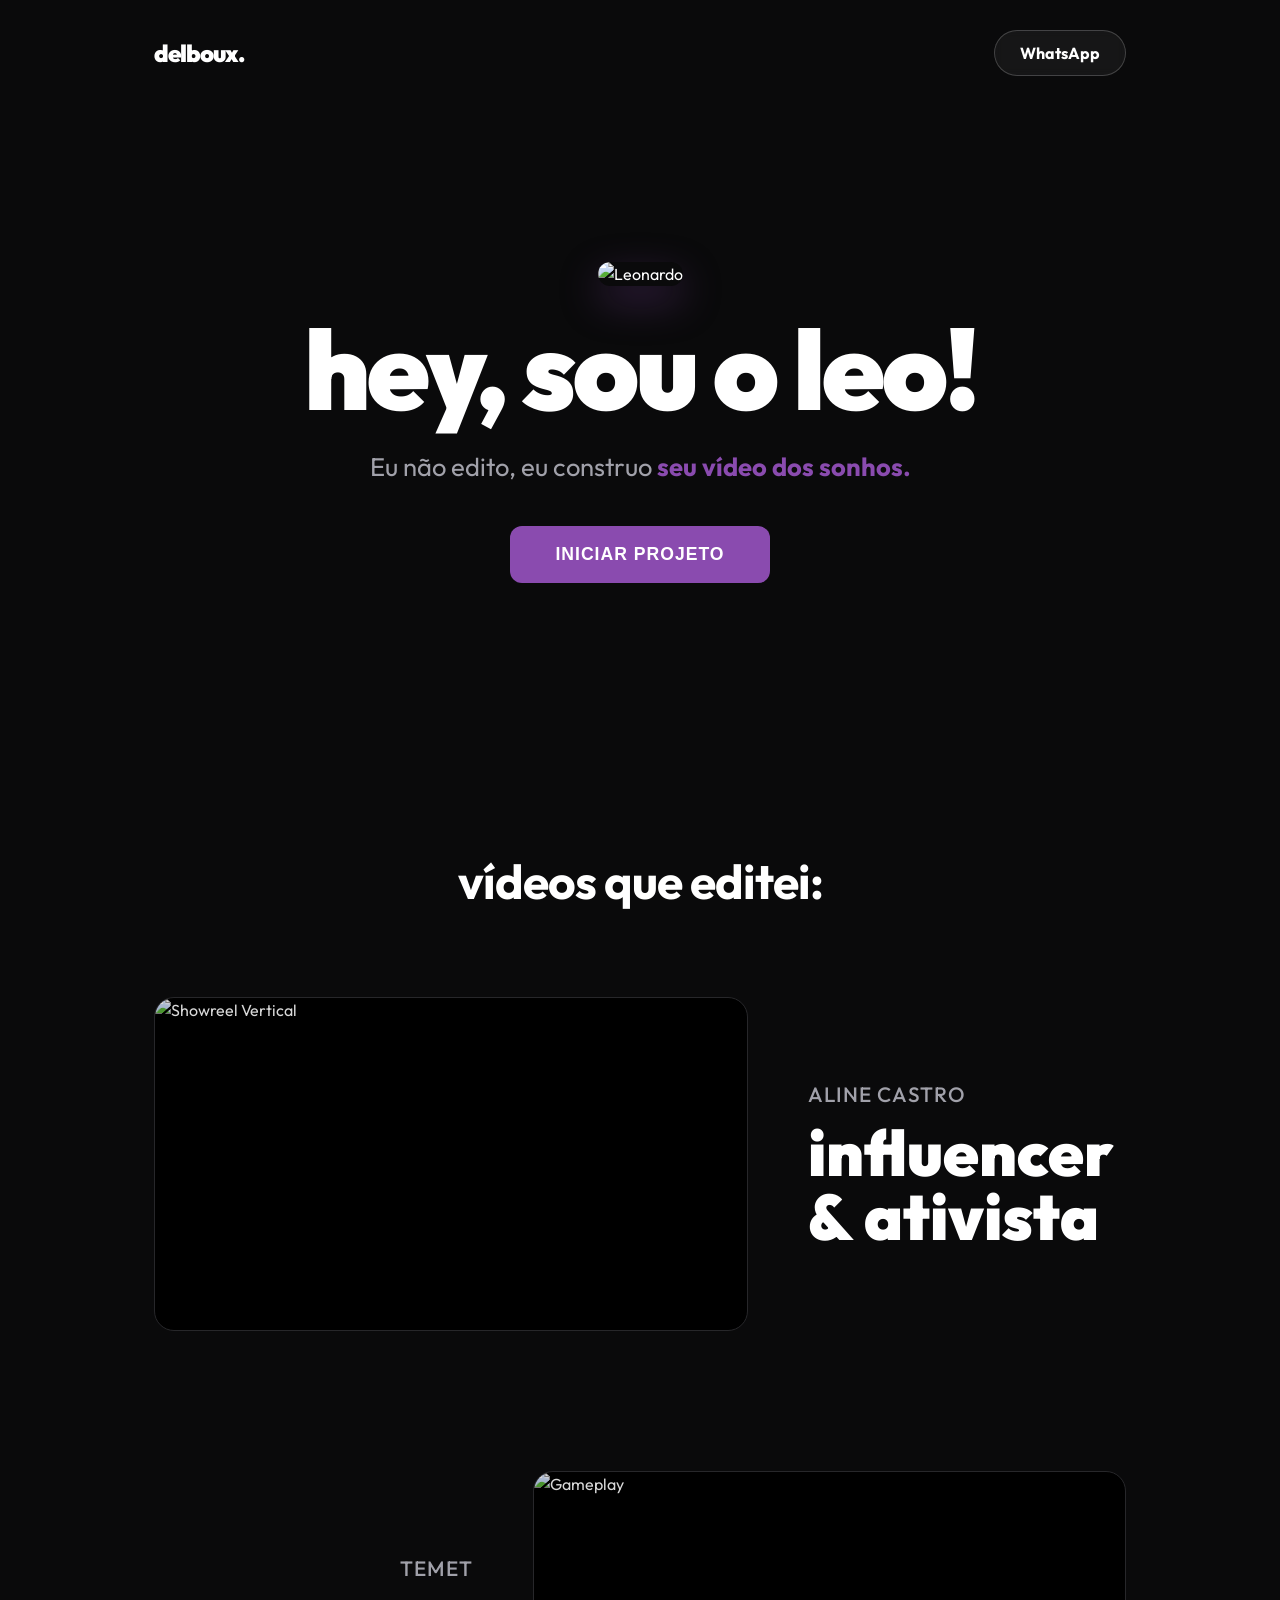
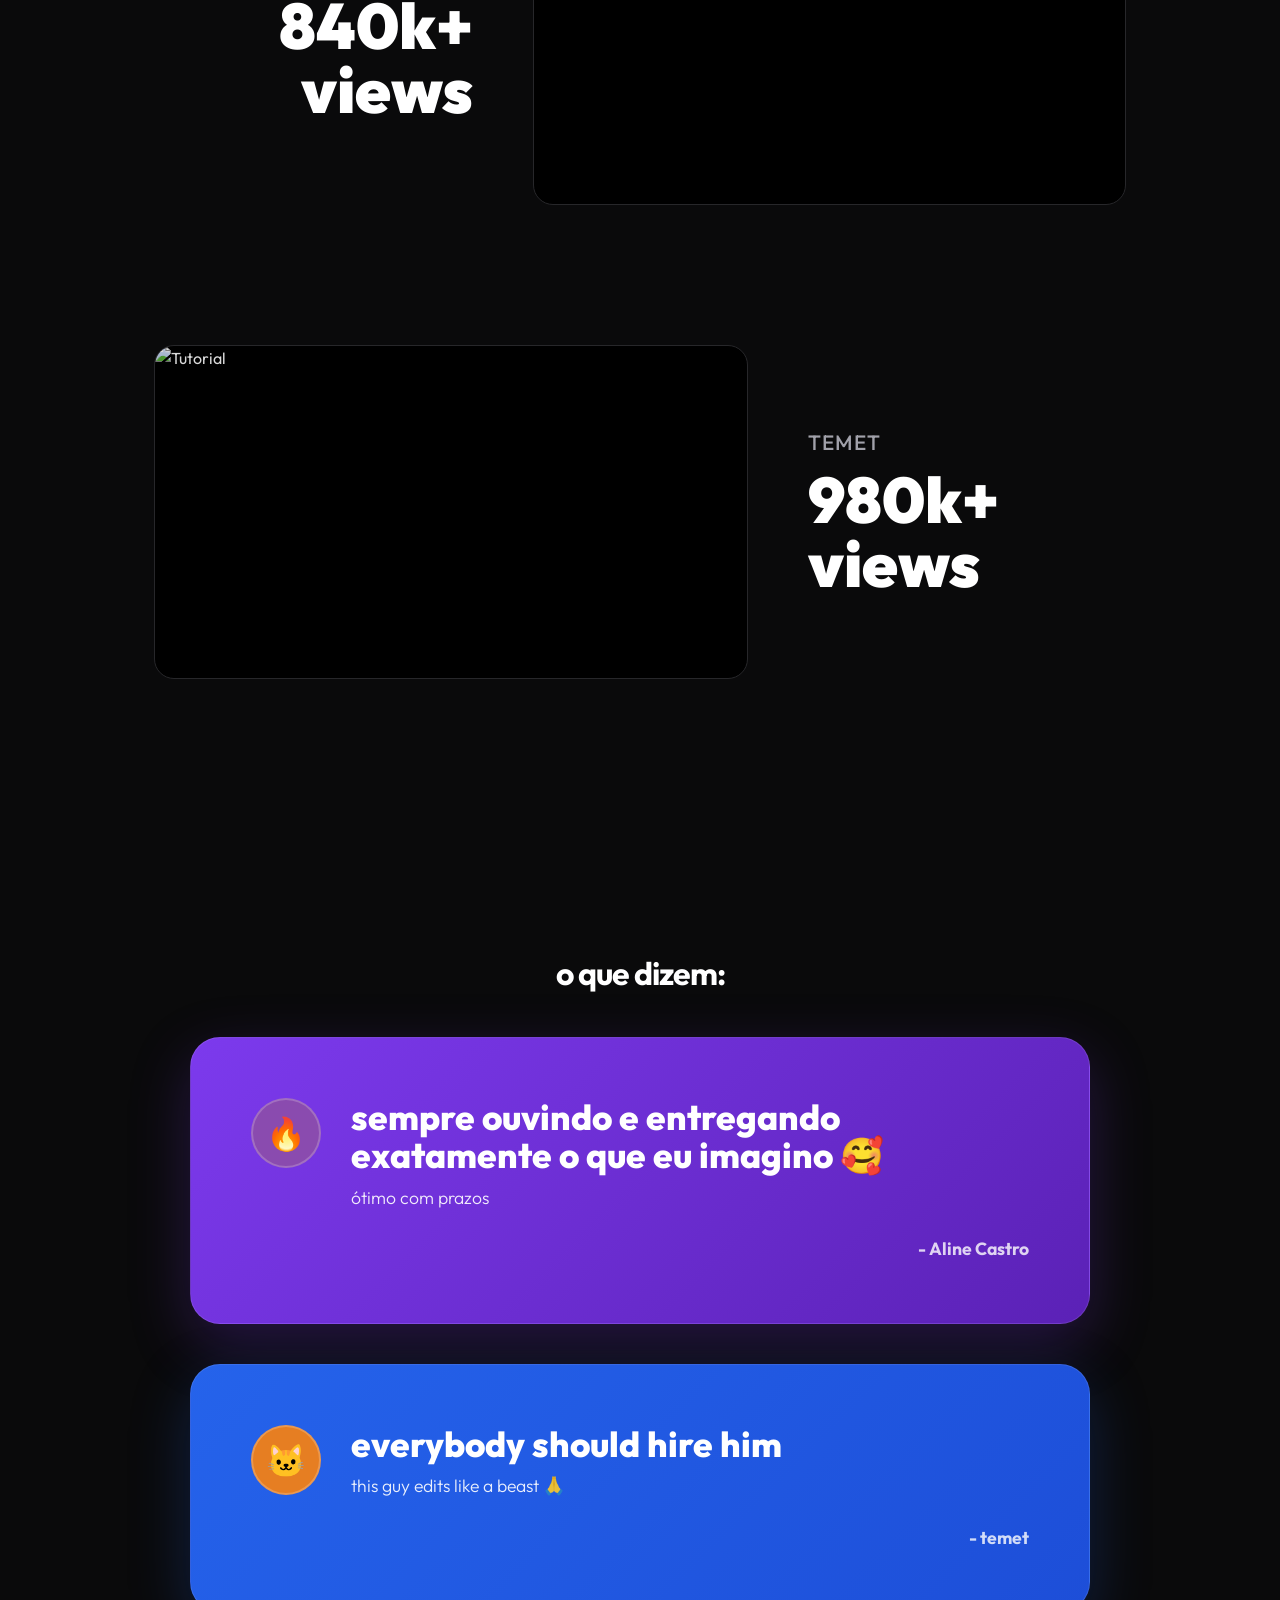
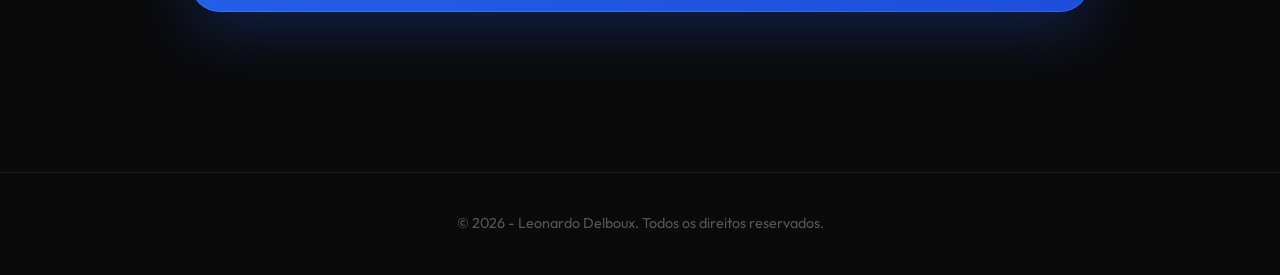
==== index.html @ e9463f47 "Add files via upload" ====
<!DOCTYPE html>
<html lang="pt-BR">

<head>
    <meta charset="UTF-8">
    <meta name="viewport" content="width=device-width, initial-scale=1.0">

    <meta name="description" content="Portfólio de Leonardo Delboux - Editor de Vídeo.">
    <meta name="author" content="Leonardo Delboux">
    <meta name="theme-color" content="#0a0a0b">

    <title>Leo Edit</title>

    <link rel="stylesheet" href="css/style.css">
    <link href="https://fonts.googleapis.com/css2?family=Outfit:wght@300;500;700;900&display=swap" rel="stylesheet">
</head>

<body>

    <header class="main-header">
        <div class="container header-flex">
            <div class="logo">delboux.</div>
            <a href="https://wa.me/5531971386367" target="_blank" class="btn-whatsapp">WhatsApp</a>
        </div>
    </header>

    <main>
        <section class="hero">
            <div class="container hero-content">
                <div class="profile-pic">
                    <img src="assets/avatar.jpg" alt="Leonardo">
                </div>

                <h1>hey, sou o leo!</h1>
                <p>Eu não edito, eu construo <strong>seu vídeo dos sonhos.</strong></p>

                <div class="cta-container">
                    <button class="btn btn-primary" onclick="openContactModal()">iniciar projeto</button>
                </div>
            </div>
        </section>

        <section class="works">
            <div class="container">
                <h2 class="section-title">vídeos que editei:</h2>

                <div class="work-item">
                    <div class="work-preview vertical-mode" data-video="v-d4EJfh6gk">
                        <img src="https://img.youtube.com/vi/v-d4EJfh6gk/maxresdefault.jpg" alt="Showreel Vertical">
                        <div class="play-overlay">▶</div>
                    </div>
                    <div class="work-stats">
                        <span class="client-name">Aline Castro</span>
                        <span class="view-count">influencer & ativista</span>
                    </div>
                </div>

                <div class="work-item reverse">
                    <div class="work-preview" data-video="UP8tE6-5L24">
                        <img src="https://img.youtube.com/vi/UP8tE6-5L24/maxresdefault.jpg" alt="Gameplay">
                        <div class="play-overlay">▶</div>
                    </div>
                    <div class="work-stats">
                        <span class="client-name">temet</span>
                        <span class="view-count">840k+ views</span>
                    </div>
                </div>

                <div class="work-item">
                    <div class="work-preview" data-video="3Yk5qgFlKcI">
                        <img src="https://img.youtube.com/vi/3Yk5qgFlKcI/maxresdefault.jpg" alt="Tutorial">
                        <div class="play-overlay">▶</div>
                    </div>
                    <div class="work-stats">
                        <span class="client-name">temet</span>
                        <span class="view-count">980k+ views</span>
                    </div>
                </div>

            </div>
        </section>

        <section class="testimonials">
            <div class="container">
                <h2 class="section-title" style="margin-bottom: 40px; font-size: 2rem;">o que dizem:</h2>

                <div class="testimonial-card">
                    <div class="testimonial-content">
                        <div class="user-avatar" style="background-color: #8a4baf;">🔥</div>
                        <div class="text-box">
                            <p class="quote">sempre ouvindo e entregando exatamente o que eu imagino 🥰</p>
                            <p class="sub-quote">ótimo com prazos</p>
                        </div>
                    </div>
                    <span class="author">- Aline Castro</span>
                </div>

                <div class="testimonial-card variant-blue">
                    <div class="testimonial-content">
                        <div class="user-avatar" style="background-color: #e67e22;">🐱</div>
                        <div class="text-box">
                            <p class="quote">everybody should hire him</p>
                            <p class="sub-quote">this guy edits like a beast 🙏</p>
                        </div>
                    </div>
                    <span class="author">- temet</span>
                </div>

            </div>
        </section>
    </main>

    <footer class="footer">
        <div class="container">
            <p>&copy; 2026 - Leonardo Delboux. Todos os direitos reservados.</p>
        </div>
    </footer>

    <div id="videoModal" class="modal">
        <span class="close" onclick="closeVideoModal()">&times;</span>
        <div class="modal-content">
            <iframe id="modalFrame" src="" frameborder="0" allow="autoplay; encrypted-media" allowfullscreen></iframe>
        </div>
    </div>

    <div id="contactModal" class="modal">
        <span class="close" onclick="closeContactModal()">&times;</span>
        <div class="modal-form">
            <h2>Vamos conversar?</h2>
            <p class="form-subtitle">Me conte sobre seu projeto.</p>

            <form action="https://formsubmit.co/delboux88@gmail.com" method="POST" target="_blank">
                    <input type="hidden" name="_subject" value="Novo contato do Site!">
                    <input type="hidden" name="_captcha" value="false">
                    <input type="hidden" name="_template" value="table">
    
                    <input type="text" name="name" placeholder="Seu Nome" required>
                    <input type="email" name="email" placeholder="Seu E-mail" required>
                    <textarea name="message" rows="4" placeholder="Detalhes do vídeo..."></textarea>
    
                    <button type="submit" class="btn btn-primary full-width">Enviar</button>
            </form>

            <div class="divider">ou</div>
            <a href="https://wa.me/5531971386367" target="_blank" class="whatsapp-btn-modal">Chamar no WhatsApp</a>
        </div>
    </div>

    <script src="script/script.js"></script>
</body>

</html>
---- css/style.css ----
/* --- RESET & BASE --- */
* { margin: 0; padding: 0; box-sizing: border-box; }

html {
    scroll-behavior: smooth; /* Rolagem suave (smooth scrolling) */
}

body { 
    background-color: #0a0a0b; 
    color: #fff; 
    font-family: 'Outfit', sans-serif; 
    overflow-x: hidden;
    line-height: 1.5;
    -webkit-font-smoothing: antialiased; /* Fontes mais nítidas no Mac */
}

/* Container padrão para centralizar */
.container { max-width: 1100px; margin: 0 auto; padding: 0 5%; }

/* --- HEADER --- */
.main-header {
    padding: 30px 0;
    position: absolute;
    width: 100%;
    top: 0;
    z-index: 10;
}
.header-flex { display: flex; justify-content: space-between; align-items: center; }

.logo { 
    font-weight: 900; 
    font-size: 1.5rem; 
    letter-spacing: -1px; 
    cursor: default;
}

.btn-whatsapp {
    text-decoration: none; /* Remove sublinhado de link */
    display: inline-block; /* Comporta-se como botão */
    /* Mantém o resto igual */
    background: rgba(255, 255, 255, 0.05);
    border: 1px solid rgba(255,255,255,0.2);
    color: #fff;
    padding: 10px 25px;
    border-radius: 50px;
    cursor: pointer;
    font-weight: 700;
    transition: all 0.3s ease;
    backdrop-filter: blur(5px);
}

.btn-whatsapp:hover { 
    background: #25d366; 
    border-color: #25d366; 
    color: #000; 
    transform: scale(1.05);
}

/* --- HERO SECTION --- */
.hero { 
    padding: 180px 0 100px; 
    text-align: center; 
    min-height: 85vh; /* Ocupa boa parte da tela */
    display: flex;
    flex-direction: column;
    justify-content: center;
}

.profile-pic img { 
    width: 120px; 
    height: 120px; 
    border-radius: 30px; 
    margin-bottom: 30px; 
    box-shadow: 0 15px 40px rgba(138, 75, 175, 0.35);
    object-fit: cover;
    
    /* REMOVA AS LINHAS DE IMAGE-RENDERING E TRANSFORM */
    /* Deixe limpo assim, o navegador vai suavizar sozinho */
}

h1 { 
    font-size: clamp(3.5rem, 10vw, 7rem); 
    font-weight: 900; 
    letter-spacing: -3px; 
    line-height: 0.95; 
    margin-bottom: 25px;
}

.hero p { 
    font-size: clamp(1.2rem, 3vw, 1.6rem); 
    color: #a1a1aa; 
    margin-bottom: 40px; 
    max-width: 650px;
    margin-left: auto; 
    margin-right: auto;
}

.hero strong { color: #8a4baf; font-weight: 700; }

.btn-primary {
    background-color: #8a4baf;
    color: #fff;
    padding: 18px 45px;
    border-radius: 12px;
    font-size: 1.1rem;
    font-weight: 800;
    border: none;
    cursor: pointer;
    transition: transform 0.2s, box-shadow 0.2s, background-color 0.2s;
    text-transform: uppercase;
    letter-spacing: 1px;
}
.btn-primary:hover {
    background-color: #7b429d;
    transform: translateY(-4px);
    box-shadow: 0 10px 30px rgba(138, 75, 175, 0.3);
}

/* --- TRABALHOS --- */
.works { padding: 80px 0; }
.section-title { 
    font-size: clamp(2rem, 5vw, 3rem); 
    font-weight: 700; 
    margin-bottom: 80px; 
    text-align: center; 
    letter-spacing: -1px;
}

.work-item { 
    display: flex; 
    align-items: center; 
    justify-content: space-between; 
    margin-bottom: 140px; 
    gap: 60px; 
}
.work-item.reverse { flex-direction: row-reverse; }

.work-preview { 
    flex: 1.3; 
    aspect-ratio: 16/9; 
    border-radius: 20px; 
    overflow: hidden; 
    position: relative; 
    cursor: pointer; 
    transition: 0.4s cubic-bezier(0.175, 0.885, 0.32, 1.275);
    border: 1px solid #27272a;
    background: #000;
}

.work-preview img { 
    width: 100%; height: 100%; 
    object-fit: cover; 
    opacity: 0.85; 
    transition: 0.4s; 
}

.play-overlay { 
    position: absolute; 
    inset: 0; 
    display: flex; 
    align-items: center; 
    justify-content: center; 
    font-size: 4rem; 
    color: #fff; 
    opacity: 0; 
    transition: 0.3s;
    text-shadow: 0 0 30px rgba(138, 75, 175, 0.8);
    transform: scale(0.8);
}

.work-preview:hover { 
    transform: scale(1.02); 
    border-color: #8a4baf; 
    box-shadow: 0 20px 50px rgba(0,0,0,0.5);
}
.work-preview:hover img { opacity: 0.3; }
.work-preview:hover .play-overlay { opacity: 1; transform: scale(1); }

.work-stats { flex: 0.7; text-align: left; }
.work-item.reverse .work-stats { text-align: right; }

.client-name { 
    display: block; 
    font-size: 1.3rem; 
    color: #a1a1aa; 
    font-weight: 500; 
    margin-bottom: 10px; 
    text-transform: uppercase; 
    letter-spacing: 1px;
}
.view-count { 
    display: block; 
    font-size: clamp(2.5rem, 5vw, 4rem); 
    font-weight: 900; 
    line-height: 1; 
}

/* --- DEPOIMENTOS (Caixa estilo Rystal) --- */
.testimonials { padding: 50px 0 120px; }
.testimonial-card {
    /* Mantém o estilo base */
    background: linear-gradient(135deg, #7c3aed, #5b21b6);
    padding: 60px;
    border-radius: 30px;
    text-align: left;
    max-width: 900px;
    margin: 0 auto 40px; /* Adicionado margem inferior para separar os cards */
    box-shadow: 0 20px 60px rgba(124, 58, 237, 0.25);
    border: 1px solid rgba(255,255,255,0.1);
    transition: transform 0.3s;
}

.variant-blue {
    background: linear-gradient(135deg, #2563eb, #1d4ed8);
    box-shadow: 0 20px 60px rgba(37, 99, 235, 0.25);
}

.testimonial-card:hover { transform: translateY(-5px); }

.testimonial-content { display: flex; align-items: flex-start; gap: 30px; }

.user-avatar { 
    width: 70px; height: 70px; 
    border-radius: 50%; 
    display: flex; align-items: center; justify-content: center; 
    font-size: 2rem; 
    flex-shrink: 0; 
    background: rgba(0,0,0,0.2);
    border: 2px solid rgba(255,255,255,0.2);
}

.quote { 
    font-size: clamp(1.4rem, 3vw, 2.2rem); 
    font-weight: 800; 
    line-height: 1.1; 
    margin-bottom: 10px; 
}
.sub-quote { font-size: 1.1rem; opacity: 0.9; font-weight: 300; }
.author { 
    display: block; 
    text-align: right; 
    margin-top: 25px; 
    font-weight: 700; 
    font-size: 1.1rem; 
    opacity: 0.8;
}

/* --- FOOTER --- */
.footer { 
    padding: 40px 0; 
    text-align: center; 
    color: #555; 
    font-size: 0.9rem;
    border-top: 1px solid #1a1a1a;
}

/* --- MODAIS --- */
.modal { 
    display: none; 
    position: fixed; 
    inset: 0; 
    z-index: 1000; 
    background: rgba(0,0,0,0.85); 
    backdrop-filter: blur(8px); 
    animation: fadeIn 0.3s ease;
}

@keyframes fadeIn { from { opacity: 0; } to { opacity: 1; } }

.modal-content { 
    position: absolute; 
    top: 50%; left: 50%; 
    transform: translate(-50%, -50%); 
    width: 90%; max-width: 1000px; 
    aspect-ratio: 16/9; 
    box-shadow: 0 0 50px rgba(0,0,0,0.5);
}
.modal-content iframe { width: 100%; height: 100%; border-radius: 12px; }

.close { 
    position: absolute; 
    top: 20px; right: 30px; 
    font-size: 3rem; 
    color: #fff; 
    cursor: pointer; 
    z-index: 1001; 
    transition: color 0.2s;
    line-height: 1;
}
.close:hover { color: #8a4baf; }

/* --- FORMULÁRIO (Ajustes de espaçamento aqui) --- */
.modal-form {
    position: absolute; top: 50%; left: 50%; 
    transform: translate(-50%, -50%);
    background: #121214; 
    padding: 50px; 
    border-radius: 24px; 
    width: 90%; max-width: 480px;
    border: 1px solid #27272a; 
    text-align: center;
    box-shadow: 0 25px 50px -12px rgba(0, 0, 0, 0.7);
}

.modal-form h2 { font-size: 2rem; margin-bottom: 5px; color: #fff; }

/* ESPAÇAMENTO CORRIGIDO */
.form-subtitle { 
    color: #a1a1aa; 
    margin-bottom: 30px; /* Mais espaço antes dos inputs */
    font-size: 1rem;
}

.modal-form input, .modal-form textarea {
    width: 100%; 
    background: #09090b; 
    border: 1px solid #27272a;
    padding: 16px; 
    margin-bottom: 12px; 
    color: #fff; 
    border-radius: 8px; 
    font-family: inherit; 
    font-size: 1rem;
    transition: border-color 0.2s;
}
.modal-form input:focus, .modal-form textarea:focus { 
    border-color: #8a4baf; 
    outline: none; 
}

.modal-form textarea { resize: vertical; min-height: 100px; }

.full-width { width: 100%; margin-top: 10px; }

.divider { 
    margin: 25px 0; 
    color: #555; 
    font-size: 0.9rem; 
    position: relative;
}
/* Linha decorativa no 'ou' */
.divider::before, .divider::after {
    content: ""; position: absolute; top: 50%; width: 40%; height: 1px; background: #27272a;
}
.divider::before { left: 0; }
.divider::after { right: 0; }

.whatsapp-btn-modal { 
    color: #25d366; 
    text-decoration: none; 
    font-weight: 700; 
    font-size: 1.1rem; 
    display: inline-block;
    padding: 10px 20px;
    border: 1px solid transparent;
    border-radius: 8px;
    transition: 0.2s;
}
.whatsapp-btn-modal:hover { 
    background: rgba(37, 211, 102, 0.1); 
    border-color: #25d366; 
}

/* --- RESPONSIVO --- */
@media (max-width: 768px) {
    .work-item, .work-item.reverse { 
        .testimonial-card {
        padding: 40px 25px;
        margin-bottom: 30px;
    }
        flex-direction: column; 
        text-align: center; 
        gap: 25px; 
        margin-bottom: 100px;
    }
    .work-item.reverse .work-stats { text-align: center; }
    
    .hero { padding-top: 120px; min-height: auto; padding-bottom: 60px; }
    
    .testimonial-content { flex-direction: column; text-align: center; align-items: center; }
    .author { text-align: center; margin-top: 15px; }
    
    h1 { font-size: 3.5rem; }
}
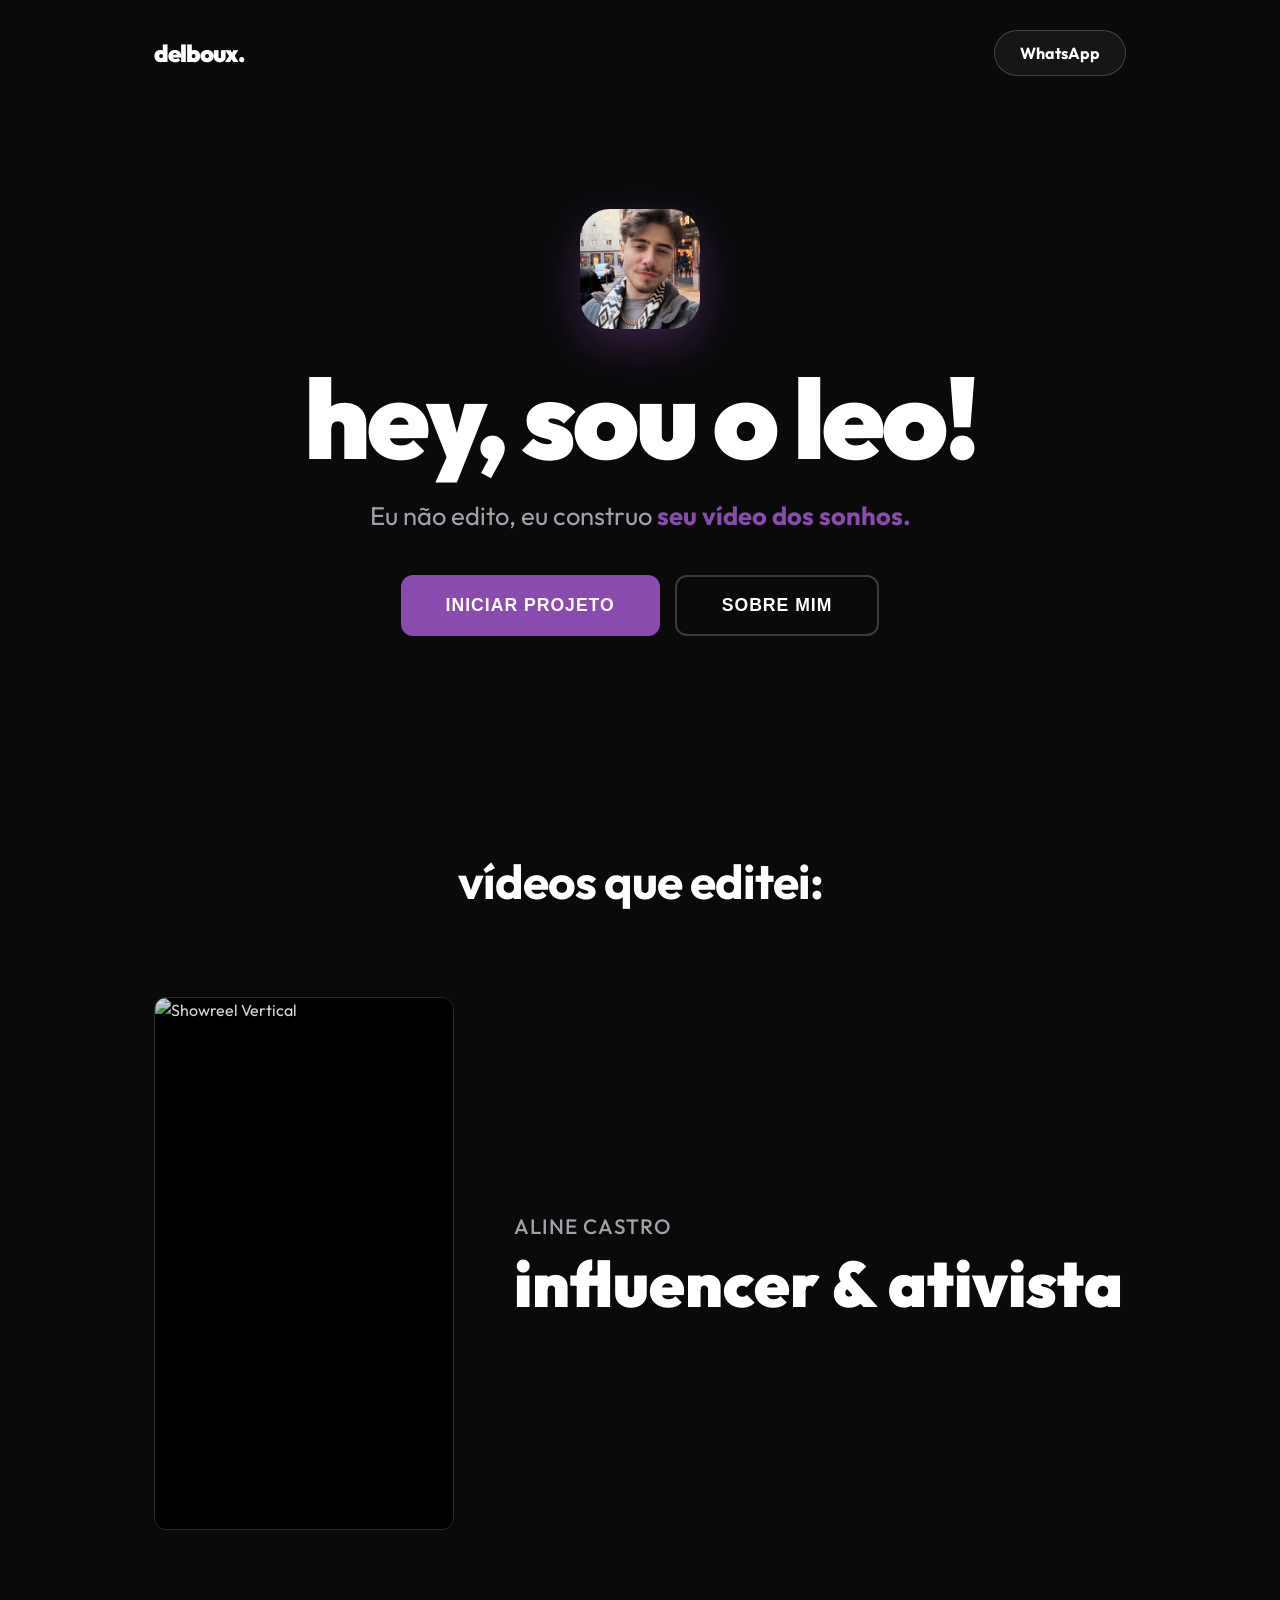
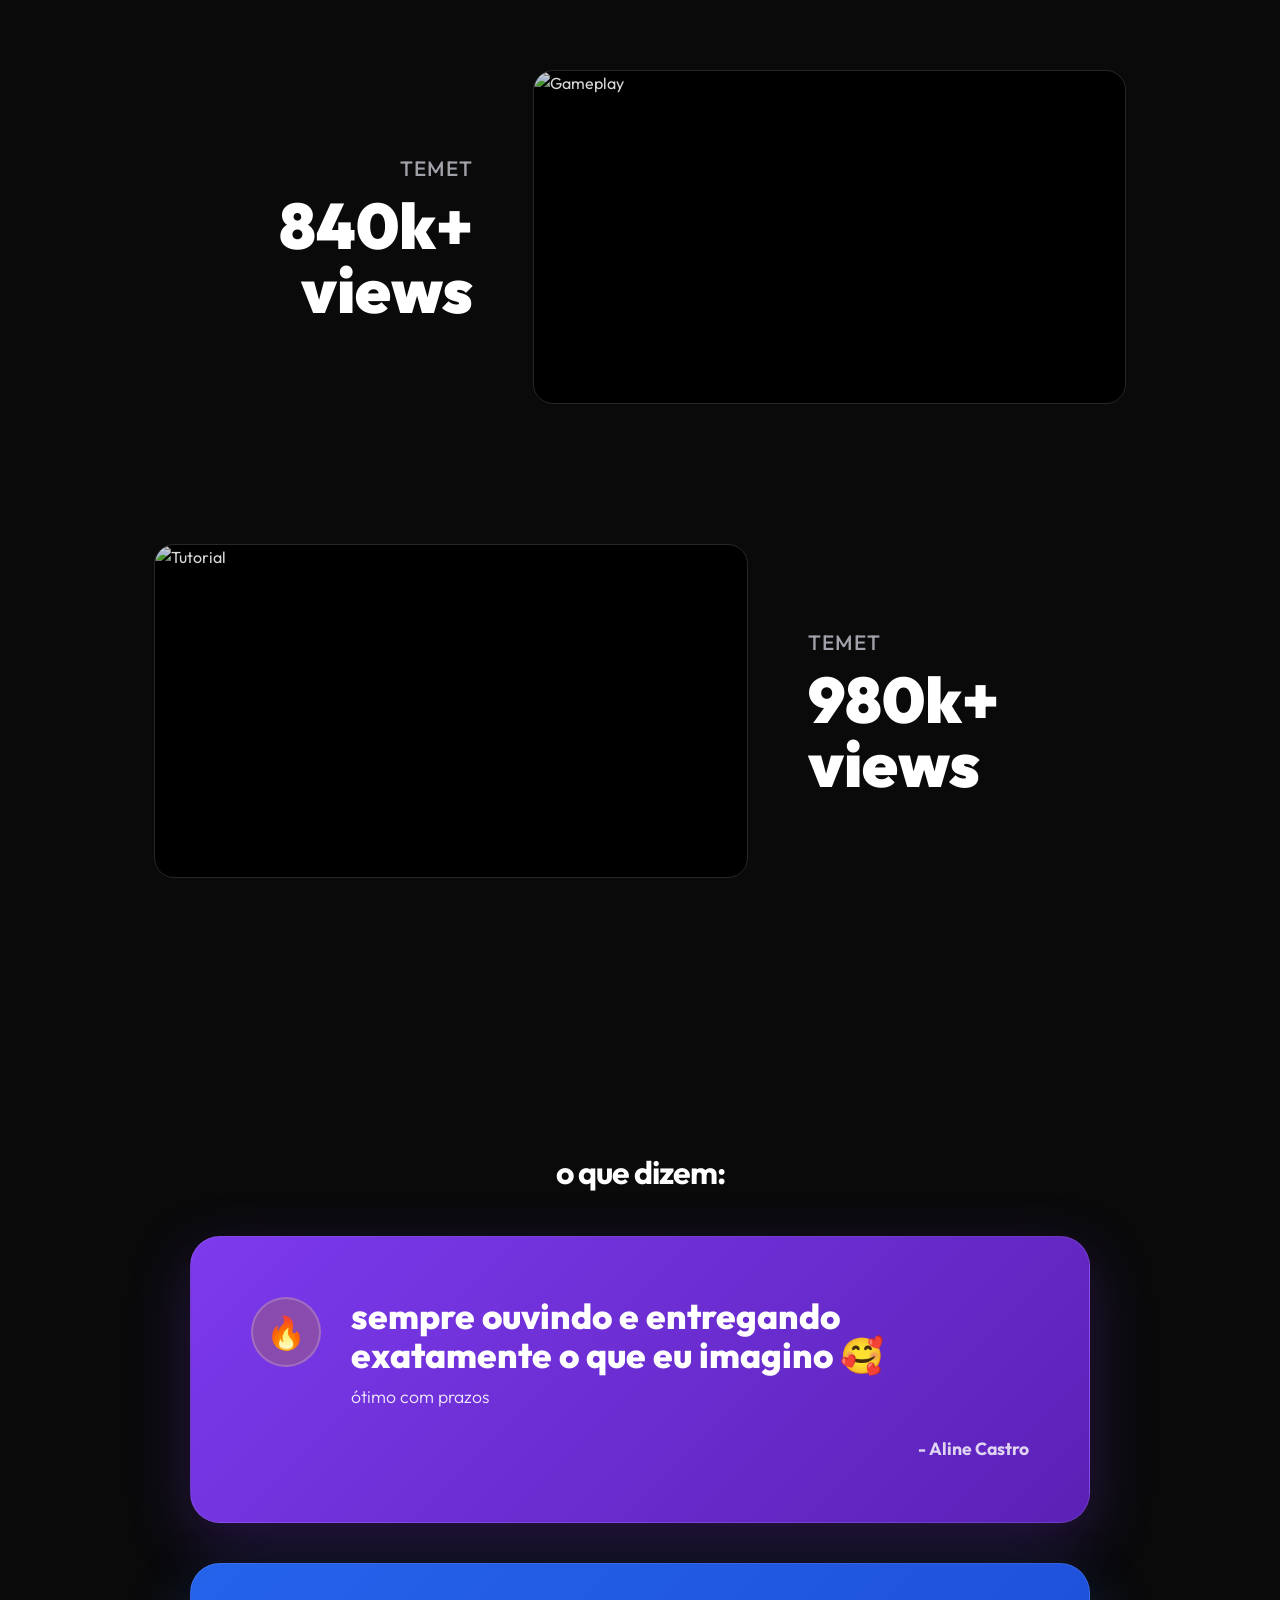
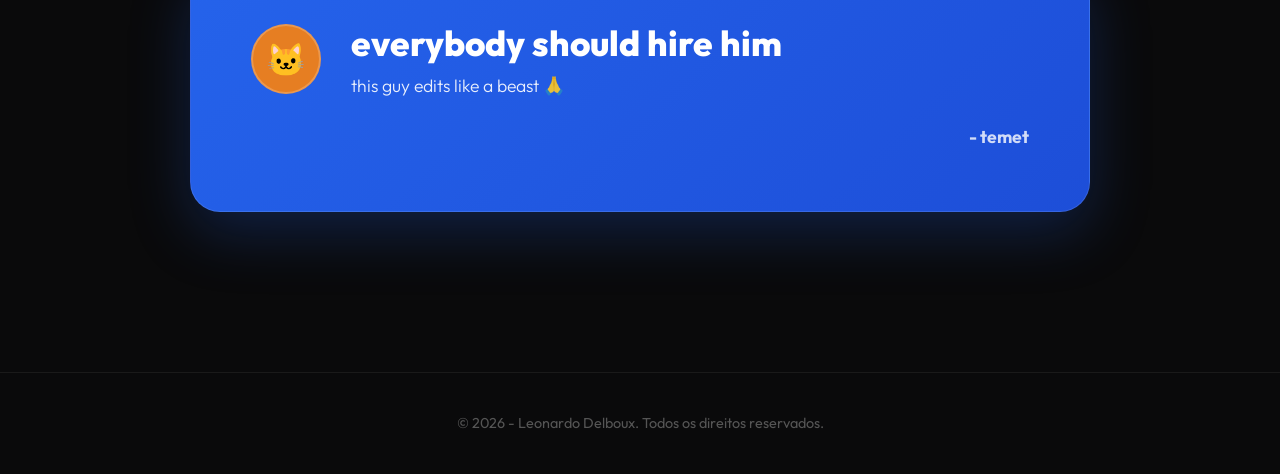
==== commit 8512839d: "sobre mim adicionado adicionado o botão "sobre mim"" ====
--- a/index.html
+++ b/index.html
@@ -9,11 +9,12 @@
     <meta name="author" content="Leonardo Delboux">
     <meta name="theme-color" content="#0a0a0b">
 
-    <title>Leo Edit</title>
+    <title>delboux.edit</title>
 
     <link rel="stylesheet" href="css/style.css">
     <link href="https://fonts.googleapis.com/css2?family=Outfit:wght@300;500;700;900&display=swap" rel="stylesheet">
-</head>
+    
+    </head>
 
 <body>
 
@@ -28,7 +29,7 @@
         <section class="hero">
             <div class="container hero-content">
                 <div class="profile-pic">
-                    <img src="assets/avatar.jpg" alt="Leonardo">
+                    <img src="assets/avatar-leo.png" alt="Leonardo">
                 </div>
 
                 <h1>hey, sou o leo!</h1>
@@ -36,6 +37,7 @@
 
                 <div class="cta-container">
                     <button class="btn btn-primary" onclick="openContactModal()">iniciar projeto</button>
+                    <button class="btn btn-outline" onclick="openAboutModal()">sobre mim</button>
                 </div>
             </div>
         </section>
@@ -130,15 +132,15 @@
             <p class="form-subtitle">Me conte sobre seu projeto.</p>
 
             <form action="https://formsubmit.co/delboux88@gmail.com" method="POST" target="_blank">
-                    <input type="hidden" name="_subject" value="Novo contato do Site!">
-                    <input type="hidden" name="_captcha" value="false">
-                    <input type="hidden" name="_template" value="table">
-    
-                    <input type="text" name="name" placeholder="Seu Nome" required>
-                    <input type="email" name="email" placeholder="Seu E-mail" required>
-                    <textarea name="message" rows="4" placeholder="Detalhes do vídeo..."></textarea>
-    
-                    <button type="submit" class="btn btn-primary full-width">Enviar</button>
+                <input type="hidden" name="_subject" value="Novo contato do Site!">
+                <input type="hidden" name="_captcha" value="false">
+                <input type="hidden" name="_template" value="table">
+
+                <input type="text" name="name" placeholder="Seu Nome" required>
+                <input type="email" name="email" placeholder="Seu E-mail" required>
+                <textarea name="message" rows="4" placeholder="Detalhes do vídeo..."></textarea>
+
+                <button type="submit" class="btn btn-primary full-width">Enviar</button>
             </form>
 
             <div class="divider">ou</div>
@@ -146,6 +148,29 @@
         </div>
     </div>
 
+    <div id="aboutModal" class="modal">
+        <span class="close" onclick="closeAboutModal()">&times;</span>
+        <div class="modal-about">
+            <div class="modal-watermark">delboux.</div>
+            
+            <div class="about-content">
+                <h2>quem é o leo?</h2>
+                <p>sou um editor apaixonado por criar narrativas visuais que prendem a atenção. com anos de experiência e uma edição fluída, transformo ideias brutas em conteúdos divertidos e dinâmicos.</p>
+                <p>meu foco não é apenas cortar vídeos, quero garantir retenção, ritmo e estilo único para cada projeto.</p>
+                
+                <hr class="about-divider">
+                
+                <h3>softwares que domino:</h3>
+                <div class="software-grid">
+                    <div class="soft-item">Premiere</div>
+                    <div class="soft-item">Capcut</div>
+                    <div class="soft-item">Photoshop</div>
+                    <div class="soft-item">DaVinci</div>
+                </div>
+            </div>
+        </div>
+    </div>
+
     <script src="script/script.js"></script>
 </body>
 
--- a/css/style.css
+++ b/css/style.css
@@ -1,8 +1,10 @@
-/* --- RESET & BASE --- */
+/* =========================================
+   1. RESET & CONFIGURAÇÕES GERAIS
+   ========================================= */
 * { margin: 0; padding: 0; box-sizing: border-box; }
 
 html {
-    scroll-behavior: smooth; /* Rolagem suave (smooth scrolling) */
+    scroll-behavior: smooth; /* Rolagem suave */
 }
 
 body { 
@@ -11,13 +13,14 @@
     font-family: 'Outfit', sans-serif; 
     overflow-x: hidden;
     line-height: 1.5;
-    -webkit-font-smoothing: antialiased; /* Fontes mais nítidas no Mac */
-}
-
-/* Container padrão para centralizar */
+    -webkit-font-smoothing: antialiased;
+}
+
 .container { max-width: 1100px; margin: 0 auto; padding: 0 5%; }
 
-/* --- HEADER --- */
+/* =========================================
+   2. CABEÇALHO (HEADER)
+   ========================================= */
 .main-header {
     padding: 30px 0;
     position: absolute;
@@ -35,9 +38,8 @@
 }
 
 .btn-whatsapp {
-    text-decoration: none; /* Remove sublinhado de link */
-    display: inline-block; /* Comporta-se como botão */
-    /* Mantém o resto igual */
+    text-decoration: none;
+    display: inline-block;
     background: rgba(255, 255, 255, 0.05);
     border: 1px solid rgba(255,255,255,0.2);
     color: #fff;
@@ -56,11 +58,13 @@
     transform: scale(1.05);
 }
 
-/* --- HERO SECTION --- */
+/* =========================================
+   3. HERO SECTION (PRINCIPAL)
+   ========================================= */
 .hero { 
     padding: 180px 0 100px; 
     text-align: center; 
-    min-height: 85vh; /* Ocupa boa parte da tela */
+    min-height: 85vh;
     display: flex;
     flex-direction: column;
     justify-content: center;
@@ -73,9 +77,6 @@
     margin-bottom: 30px; 
     box-shadow: 0 15px 40px rgba(138, 75, 175, 0.35);
     object-fit: cover;
-    
-    /* REMOVA AS LINHAS DE IMAGE-RENDERING E TRANSFORM */
-    /* Deixe limpo assim, o navegador vai suavizar sozinho */
 }
 
 h1 { 
@@ -97,6 +98,15 @@
 
 .hero strong { color: #8a4baf; font-weight: 700; }
 
+/* Container dos Botões Hero */
+.cta-container {
+    display: flex;
+    gap: 15px; /* Espaço entre os botões */
+    justify-content: center;
+    flex-wrap: wrap; /* Para cair linha no celular */
+}
+
+/* Botão Principal (Roxo) */
 .btn-primary {
     background-color: #8a4baf;
     color: #fff;
@@ -116,7 +126,29 @@
     box-shadow: 0 10px 30px rgba(138, 75, 175, 0.3);
 }
 
-/* --- TRABALHOS --- */
+/* Botão Secundário (Sobre Mim) */
+.btn-outline {
+    background-color: transparent;
+    color: #fff;
+    padding: 18px 45px;
+    border-radius: 12px;
+    font-size: 1.1rem;
+    font-weight: 800;
+    border: 2px solid rgba(255,255,255,0.2);
+    cursor: pointer;
+    transition: all 0.2s;
+    text-transform: uppercase;
+    letter-spacing: 1px;
+}
+.btn-outline:hover {
+    border-color: #fff;
+    background-color: rgba(255,255,255,0.05);
+    transform: translateY(-4px);
+}
+
+/* =========================================
+   4. SEÇÃO DE TRABALHOS
+   ========================================= */
 .works { padding: 80px 0; }
 .section-title { 
     font-size: clamp(2rem, 5vw, 3rem); 
@@ -145,6 +177,14 @@
     transition: 0.4s cubic-bezier(0.175, 0.885, 0.32, 1.275);
     border: 1px solid #27272a;
     background: #000;
+}
+
+/* Correção para Vídeo Vertical */
+.work-preview.vertical-mode {
+    aspect-ratio: 9 / 16;
+    max-width: 300px;
+    margin: 0 auto;
+    border-radius: 12px;
 }
 
 .work-preview img { 
@@ -195,16 +235,18 @@
     line-height: 1; 
 }
 
-/* --- DEPOIMENTOS (Caixa estilo Rystal) --- */
+/* =========================================
+   5. DEPOIMENTOS
+   ========================================= */
 .testimonials { padding: 50px 0 120px; }
+
 .testimonial-card {
-    /* Mantém o estilo base */
     background: linear-gradient(135deg, #7c3aed, #5b21b6);
     padding: 60px;
     border-radius: 30px;
     text-align: left;
     max-width: 900px;
-    margin: 0 auto 40px; /* Adicionado margem inferior para separar os cards */
+    margin: 0 auto 40px;
     box-shadow: 0 20px 60px rgba(124, 58, 237, 0.25);
     border: 1px solid rgba(255,255,255,0.1);
     transition: transform 0.3s;
@@ -245,7 +287,9 @@
     opacity: 0.8;
 }
 
-/* --- FOOTER --- */
+/* =========================================
+   6. FOOTER & MODAIS GERAIS
+   ========================================= */
 .footer { 
     padding: 40px 0; 
     text-align: center; 
@@ -254,7 +298,7 @@
     border-top: 1px solid #1a1a1a;
 }
 
-/* --- MODAIS --- */
+/* Fundo Preto dos Modais */
 .modal { 
     display: none; 
     position: fixed; 
@@ -267,6 +311,20 @@
 
 @keyframes fadeIn { from { opacity: 0; } to { opacity: 1; } }
 
+/* Botão Fechar (X) */
+.close { 
+    position: absolute; 
+    top: 20px; right: 30px; 
+    font-size: 3rem; 
+    color: #fff; 
+    cursor: pointer; 
+    z-index: 1005; 
+    transition: color 0.2s;
+    line-height: 1;
+}
+.close:hover { color: #8a4baf; }
+
+/* Modal de Vídeo */
 .modal-content { 
     position: absolute; 
     top: 50%; left: 50%; 
@@ -277,19 +335,9 @@
 }
 .modal-content iframe { width: 100%; height: 100%; border-radius: 12px; }
 
-.close { 
-    position: absolute; 
-    top: 20px; right: 30px; 
-    font-size: 3rem; 
-    color: #fff; 
-    cursor: pointer; 
-    z-index: 1001; 
-    transition: color 0.2s;
-    line-height: 1;
-}
-.close:hover { color: #8a4baf; }
-
-/* --- FORMULÁRIO (Ajustes de espaçamento aqui) --- */
+/* =========================================
+   7. MODAL DE FORMULÁRIO (CONTATO)
+   ========================================= */
 .modal-form {
     position: absolute; top: 50%; left: 50%; 
     transform: translate(-50%, -50%);
@@ -304,10 +352,9 @@
 
 .modal-form h2 { font-size: 2rem; margin-bottom: 5px; color: #fff; }
 
-/* ESPAÇAMENTO CORRIGIDO */
 .form-subtitle { 
     color: #a1a1aa; 
-    margin-bottom: 30px; /* Mais espaço antes dos inputs */
+    margin-bottom: 30px; 
     font-size: 1rem;
 }
 
@@ -338,7 +385,6 @@
     font-size: 0.9rem; 
     position: relative;
 }
-/* Linha decorativa no 'ou' */
 .divider::before, .divider::after {
     content: ""; position: absolute; top: 50%; width: 40%; height: 1px; background: #27272a;
 }
@@ -361,20 +407,104 @@
     border-color: #25d366; 
 }
 
-/* --- RESPONSIVO --- */
+/* =========================================
+   8. NOVO MODAL: SOBRE MIM
+   ========================================= */
+.modal-about {
+    position: absolute; top: 50%; left: 50%;
+    transform: translate(-50%, -50%);
+    background: #121214;
+    padding: 60px 50px 50px; /* Topo maior para caber a marca */
+    border-radius: 24px;
+    width: 90%; max-width: 600px;
+    border: 1px solid #27272a;
+    text-align: left;
+    box-shadow: 0 25px 50px -12px rgba(0, 0, 0, 0.7);
+    overflow: hidden;
+}
+
+/* Marca d'água no canto */
+.modal-watermark {
+    position: absolute;
+    top: 25px; left: 30px;
+    font-weight: 900;
+    font-size: 1.2rem;
+    color: #8a4baf;
+    letter-spacing: -1px;
+    opacity: 0.8;
+}
+
+.about-content h2 {
+    font-size: 2.2rem;
+    margin-bottom: 20px;
+    color: #fff;
+}
+
+.about-content p {
+    color: #a1a1aa;
+    font-size: 1.1rem;
+    margin-bottom: 15px;
+    line-height: 1.6;
+}
+
+.about-divider {
+    border: 0;
+    border-top: 1px solid #27272a;
+    margin: 30px 0;
+}
+
+.about-content h3 {
+    margin-bottom: 20px;
+    font-size: 1.2rem;
+    color: #fff;
+}
+
+/* Grade de Ícones */
+.software-grid {
+    display: flex;
+    gap: 15px;
+    flex-wrap: wrap;
+}
+
+/* Estilo placeholder para os ícones */
+.soft-item {
+    background: #0a0a0b;
+    border: 1px solid #333;
+    padding: 10px 20px;
+    border-radius: 8px;
+    font-weight: 700;
+    color: #fff;
+    font-size: 0.9rem;
+    display: flex;
+    align-items: center;
+    justify-content: center;
+    transition: 0.2s;
+}
+.soft-item:hover {
+    border-color: #8a4baf;
+    color: #8a4baf;
+    transform: translateY(-2px);
+}
+
+/* =========================================
+   9. RESPONSIVIDADE (MOBILE)
+   ========================================= */
 @media (max-width: 768px) {
     .work-item, .work-item.reverse { 
-        .testimonial-card {
-        padding: 40px 25px;
-        margin-bottom: 30px;
-    }
         flex-direction: column; 
         text-align: center; 
         gap: 25px; 
         margin-bottom: 100px;
     }
+    
     .work-item.reverse .work-stats { text-align: center; }
-    
+
+    /* Correção do layout dos depoimentos no mobile */
+    .testimonial-card {
+        padding: 40px 25px;
+        margin-bottom: 30px;
+    }
+
     .hero { padding-top: 120px; min-height: auto; padding-bottom: 60px; }
     
     .testimonial-content { flex-direction: column; text-align: center; align-items: center; }
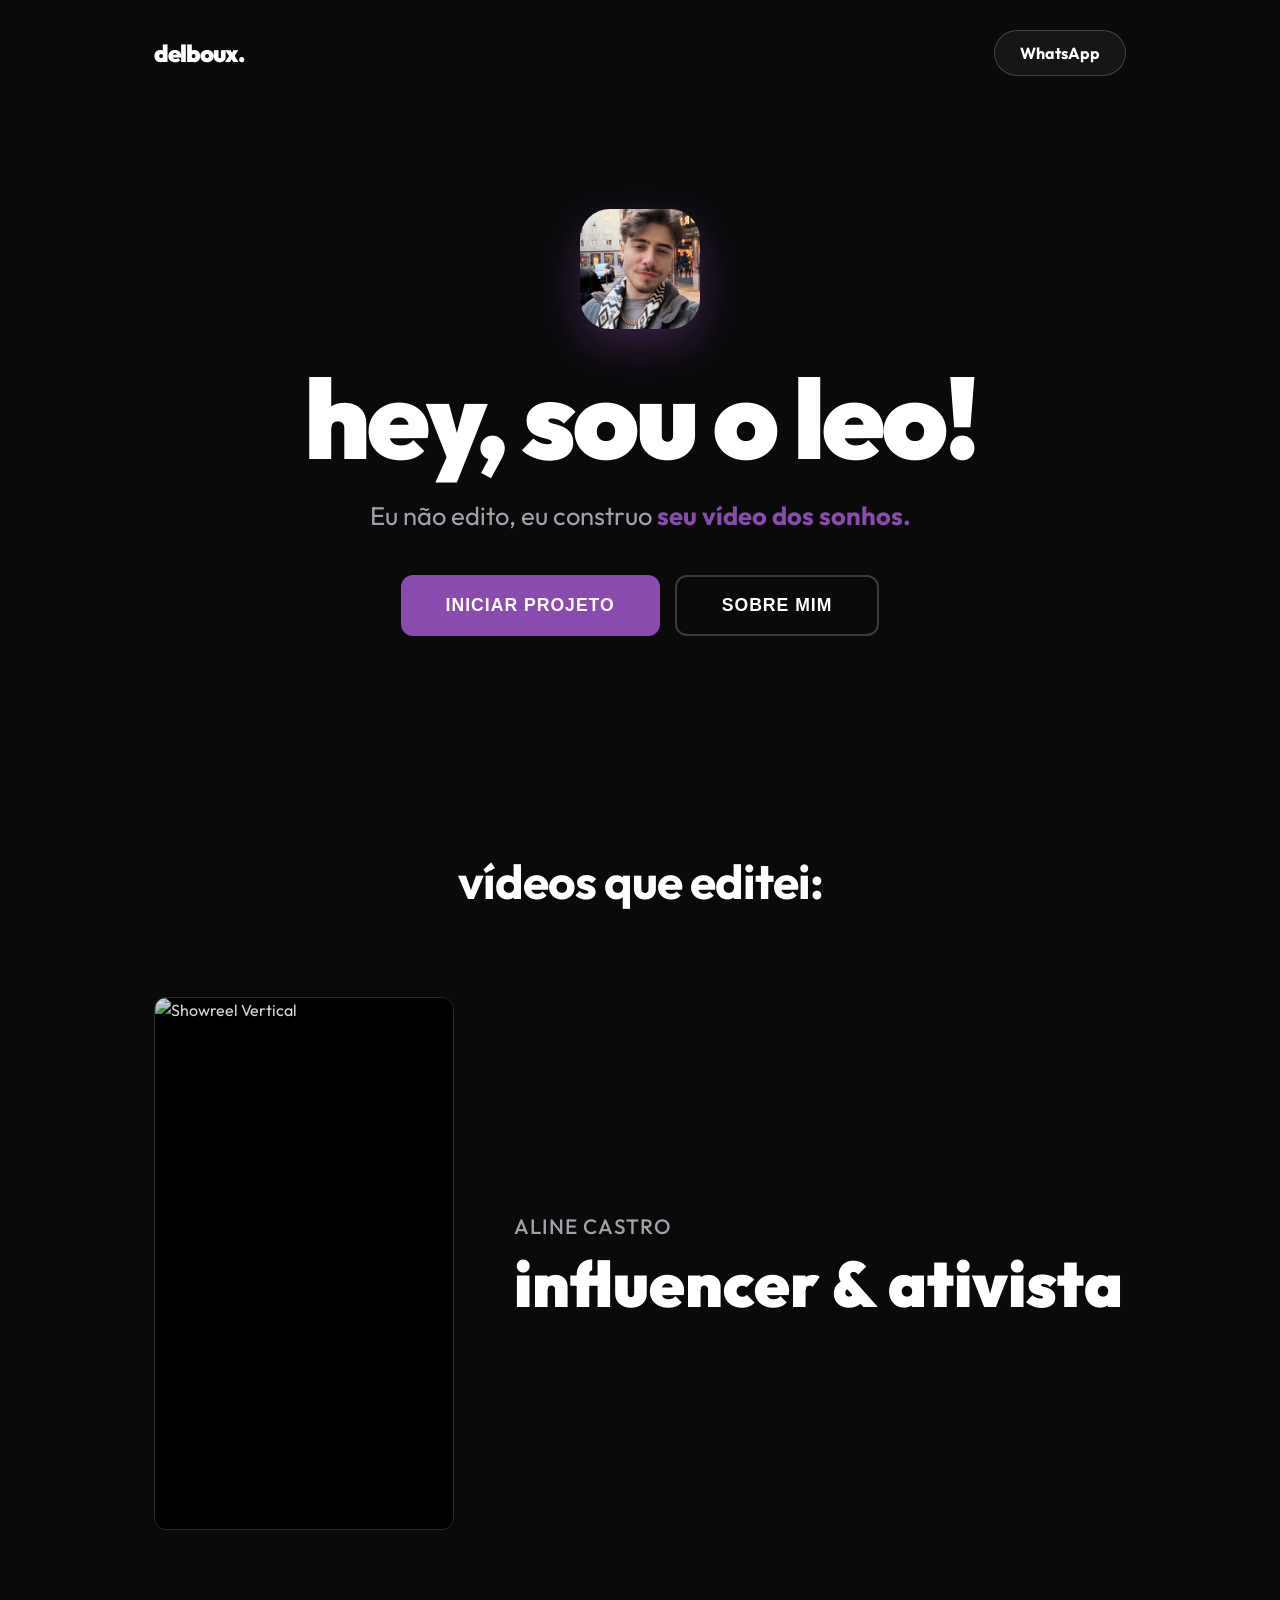
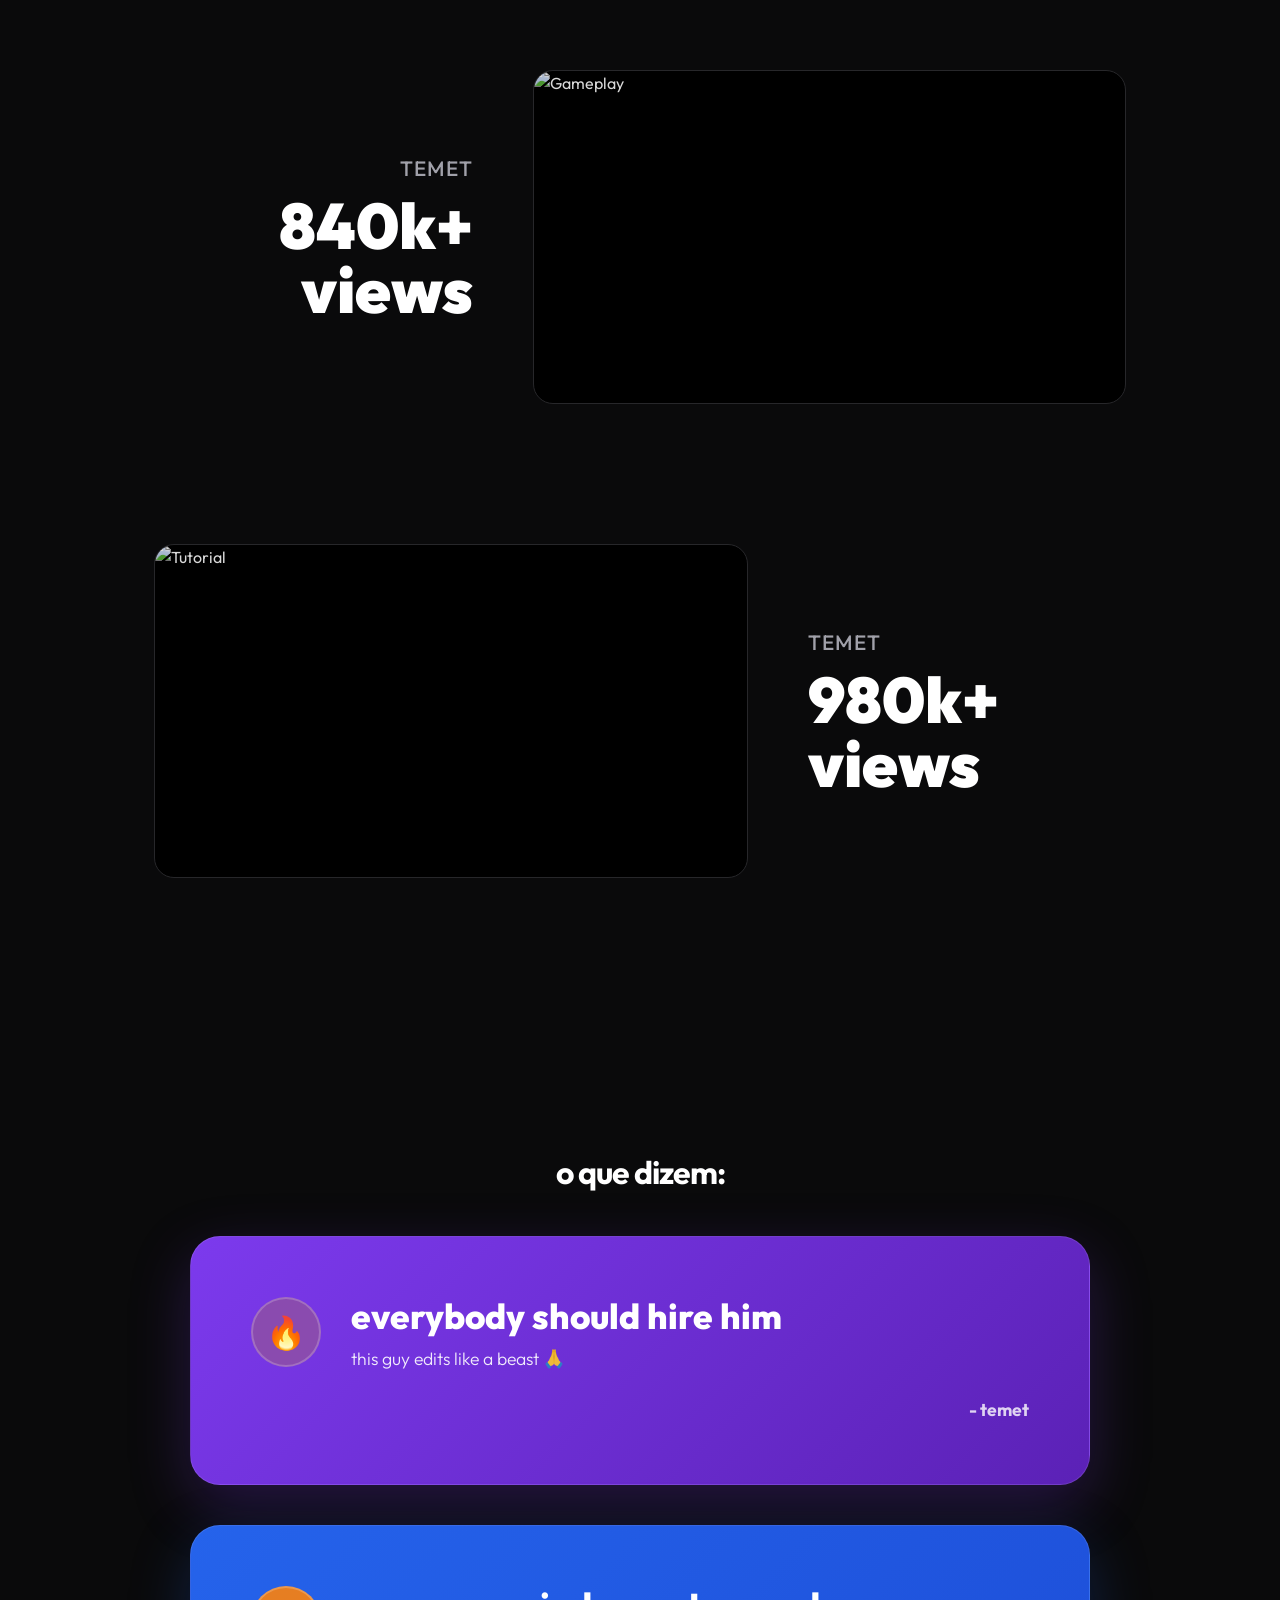
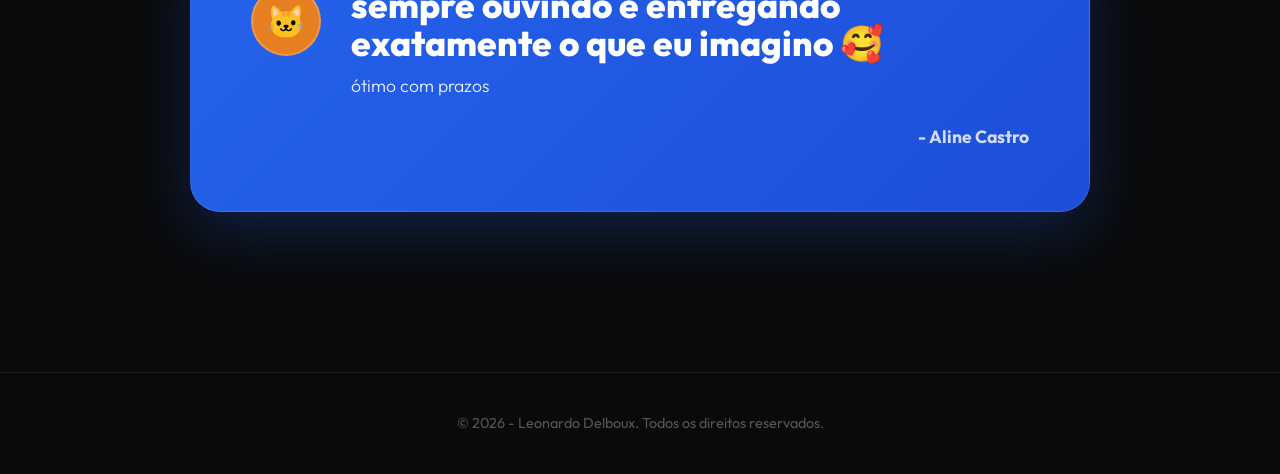
==== commit 7061fe8e: "Update index.html Mudei os emojizin" ====
--- a/index.html
+++ b/index.html
@@ -90,22 +90,22 @@
                     <div class="testimonial-content">
                         <div class="user-avatar" style="background-color: #8a4baf;">🔥</div>
                         <div class="text-box">
-                            <p class="quote">sempre ouvindo e entregando exatamente o que eu imagino 🥰</p>
-                            <p class="sub-quote">ótimo com prazos</p>
+                            <p class="quote">everybody should hire him</p>
+                            <p class="sub-quote">this guy edits like a beast 🙏</p>
                         </div>
                     </div>
-                    <span class="author">- Aline Castro</span>
+                    <span class="author">- temet</span>
                 </div>
 
                 <div class="testimonial-card variant-blue">
                     <div class="testimonial-content">
                         <div class="user-avatar" style="background-color: #e67e22;">🐱</div>
                         <div class="text-box">
-                            <p class="quote">everybody should hire him</p>
-                            <p class="sub-quote">this guy edits like a beast 🙏</p>
+                            <p class="quote">sempre ouvindo e entregando exatamente o que eu imagino 🥰</p>
+                            <p class="sub-quote">ótimo com prazos</p>
                         </div>
                     </div>
-                    <span class="author">- temet</span>
+                    <span class="author">- Aline Castro</span>
                 </div>
 
             </div>
@@ -174,4 +174,5 @@
     <script src="script/script.js"></script>
 </body>
 
-</html>+
+</html>
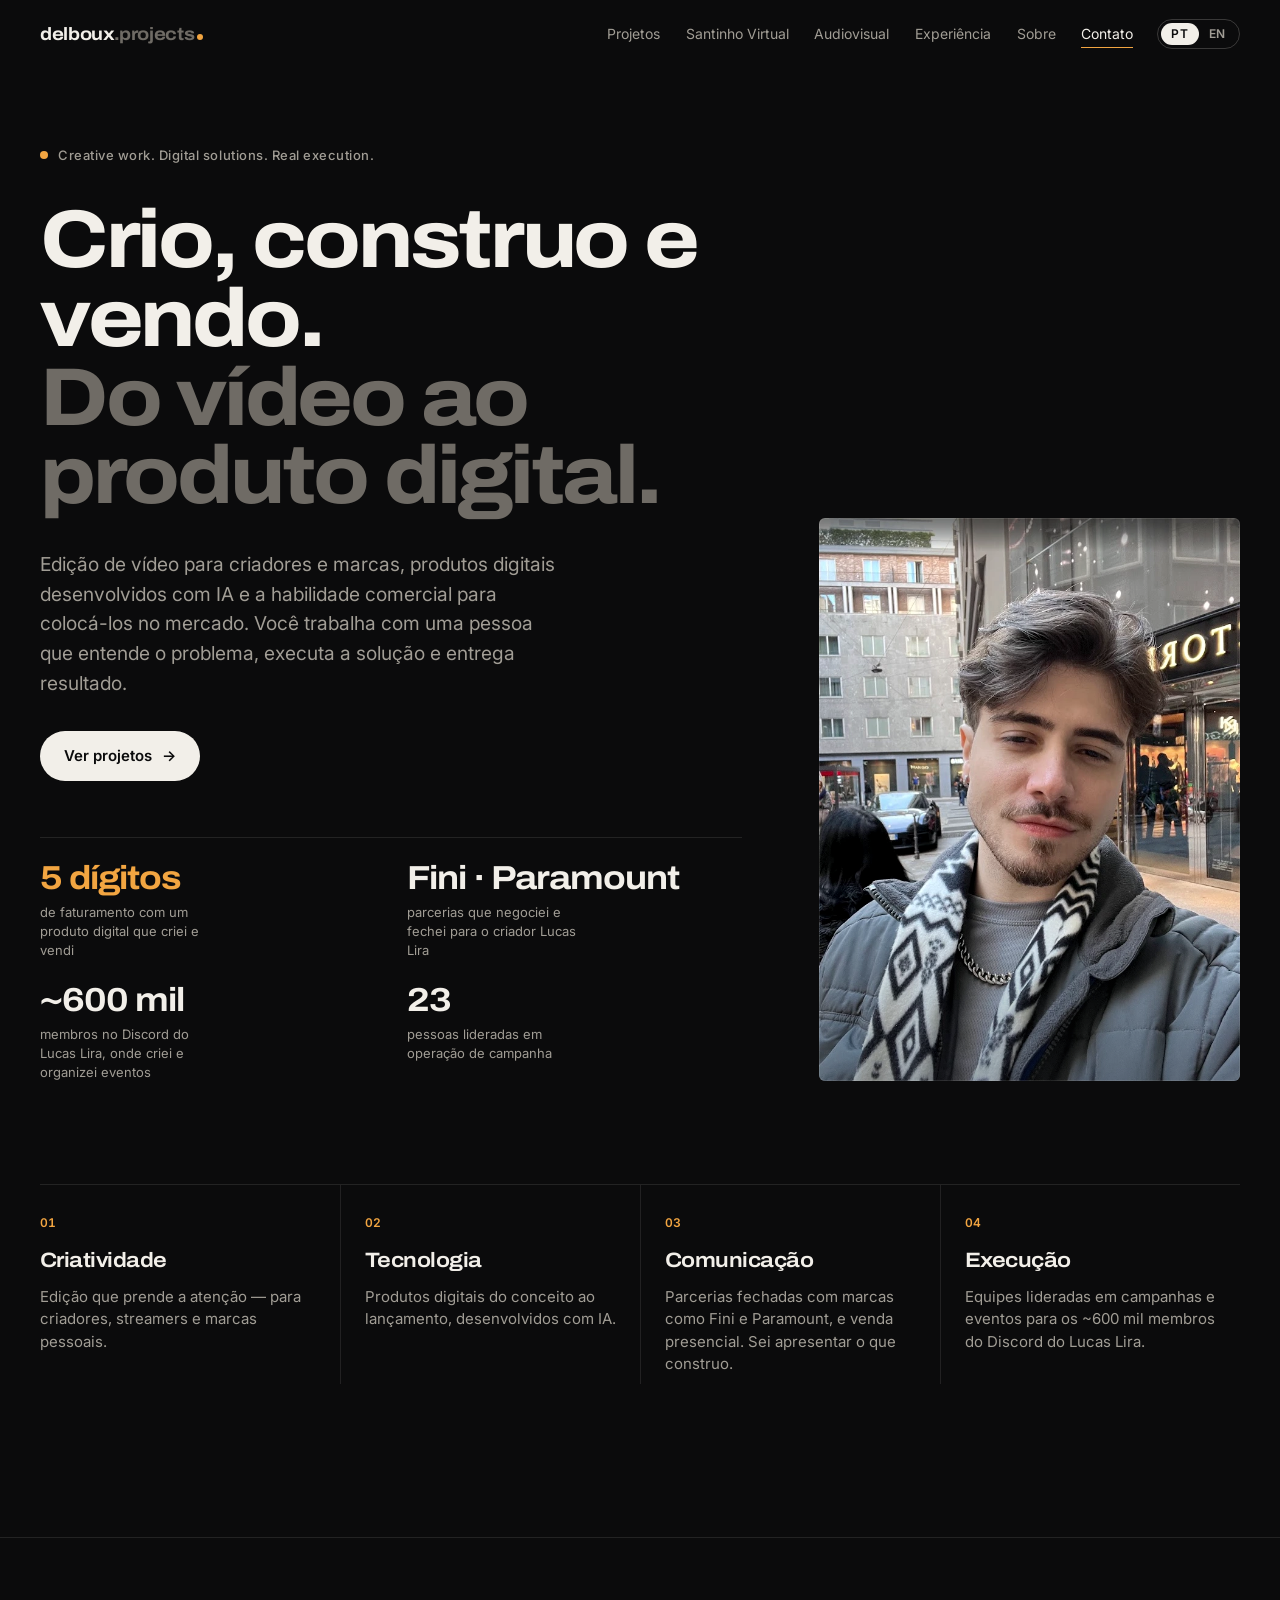
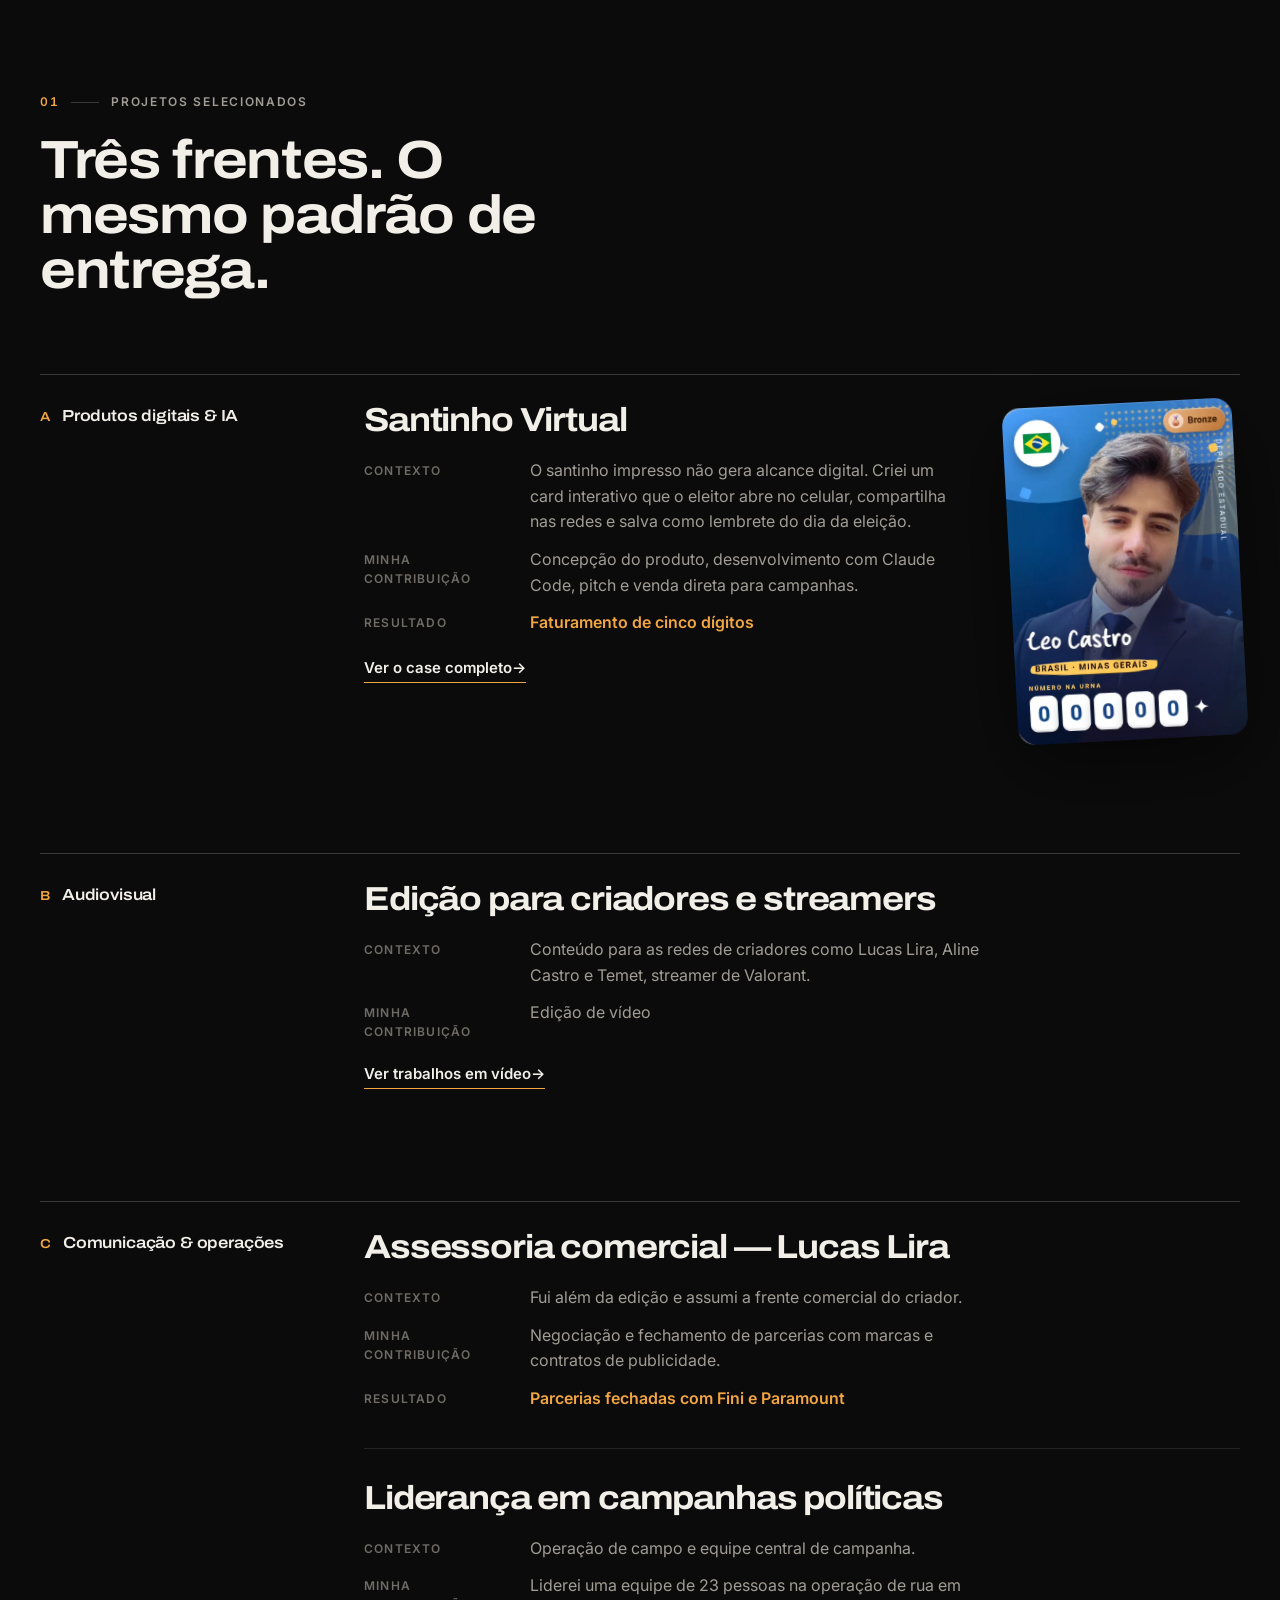
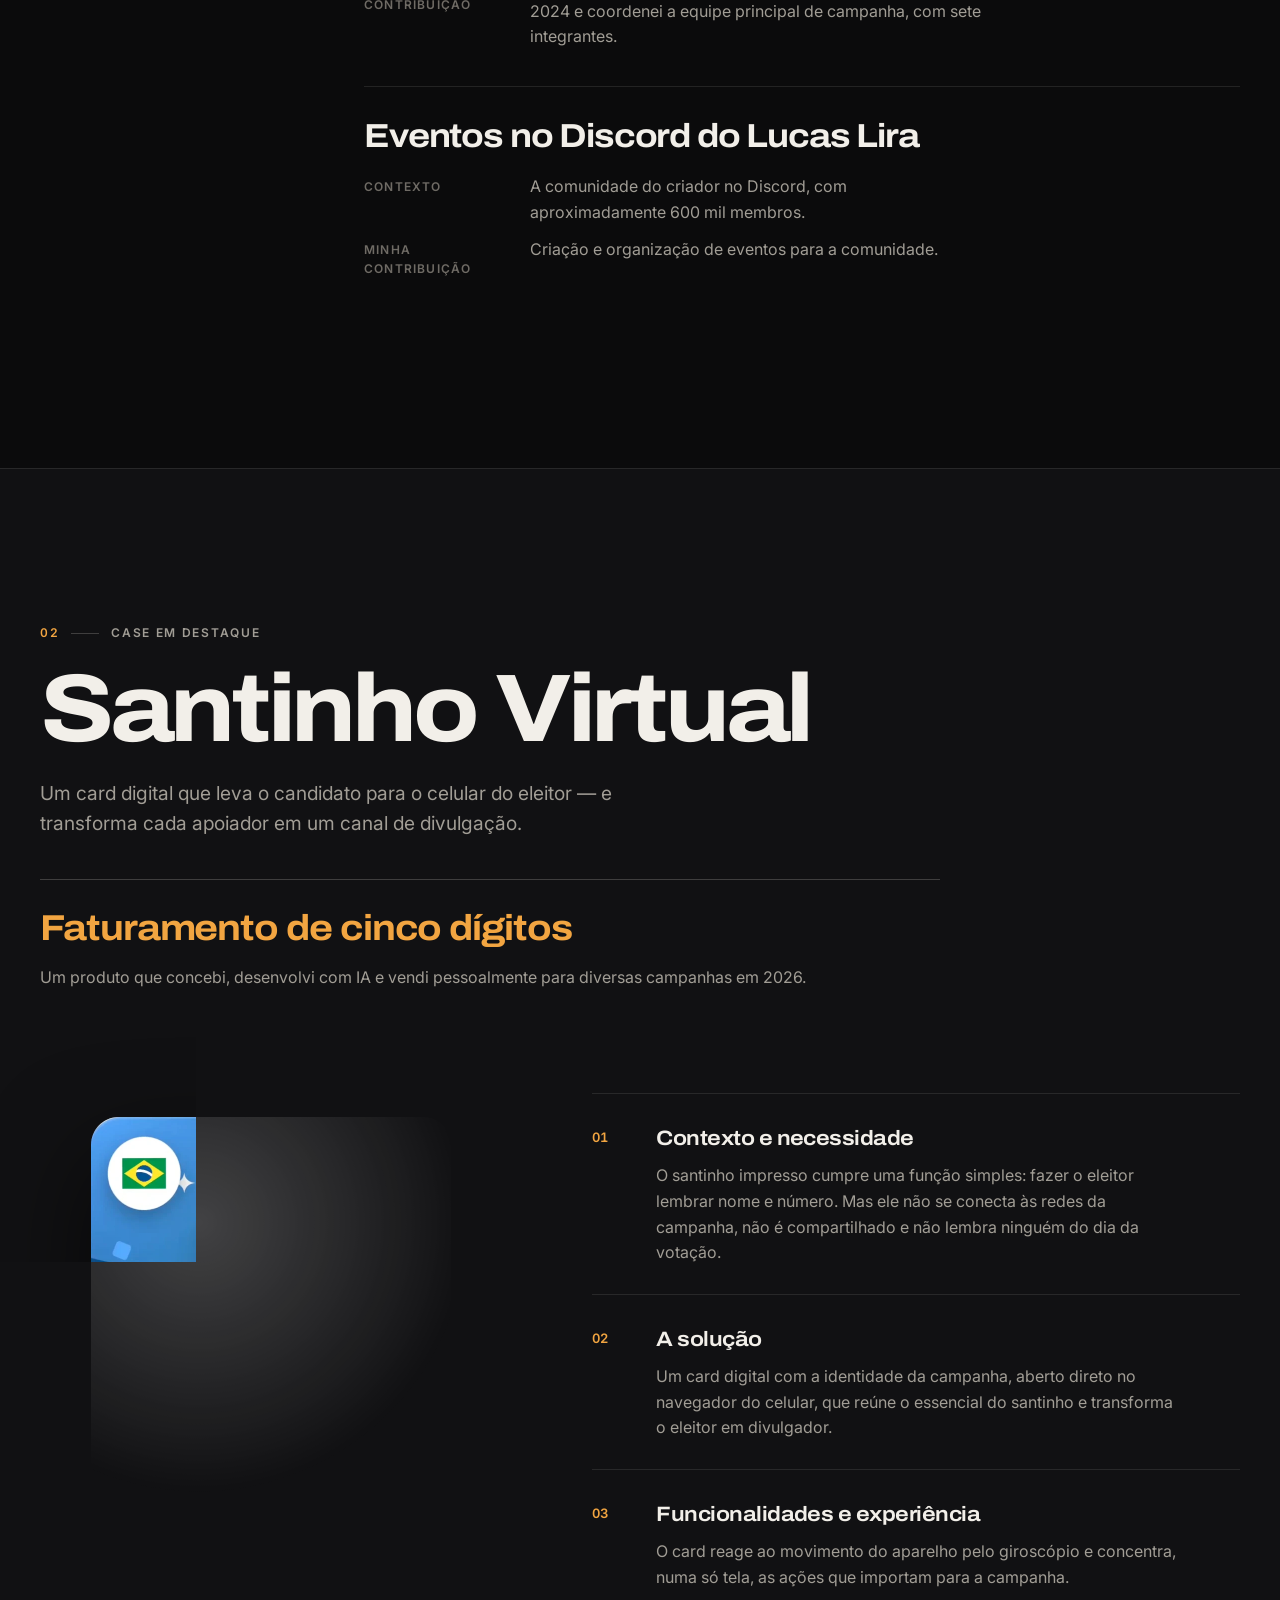
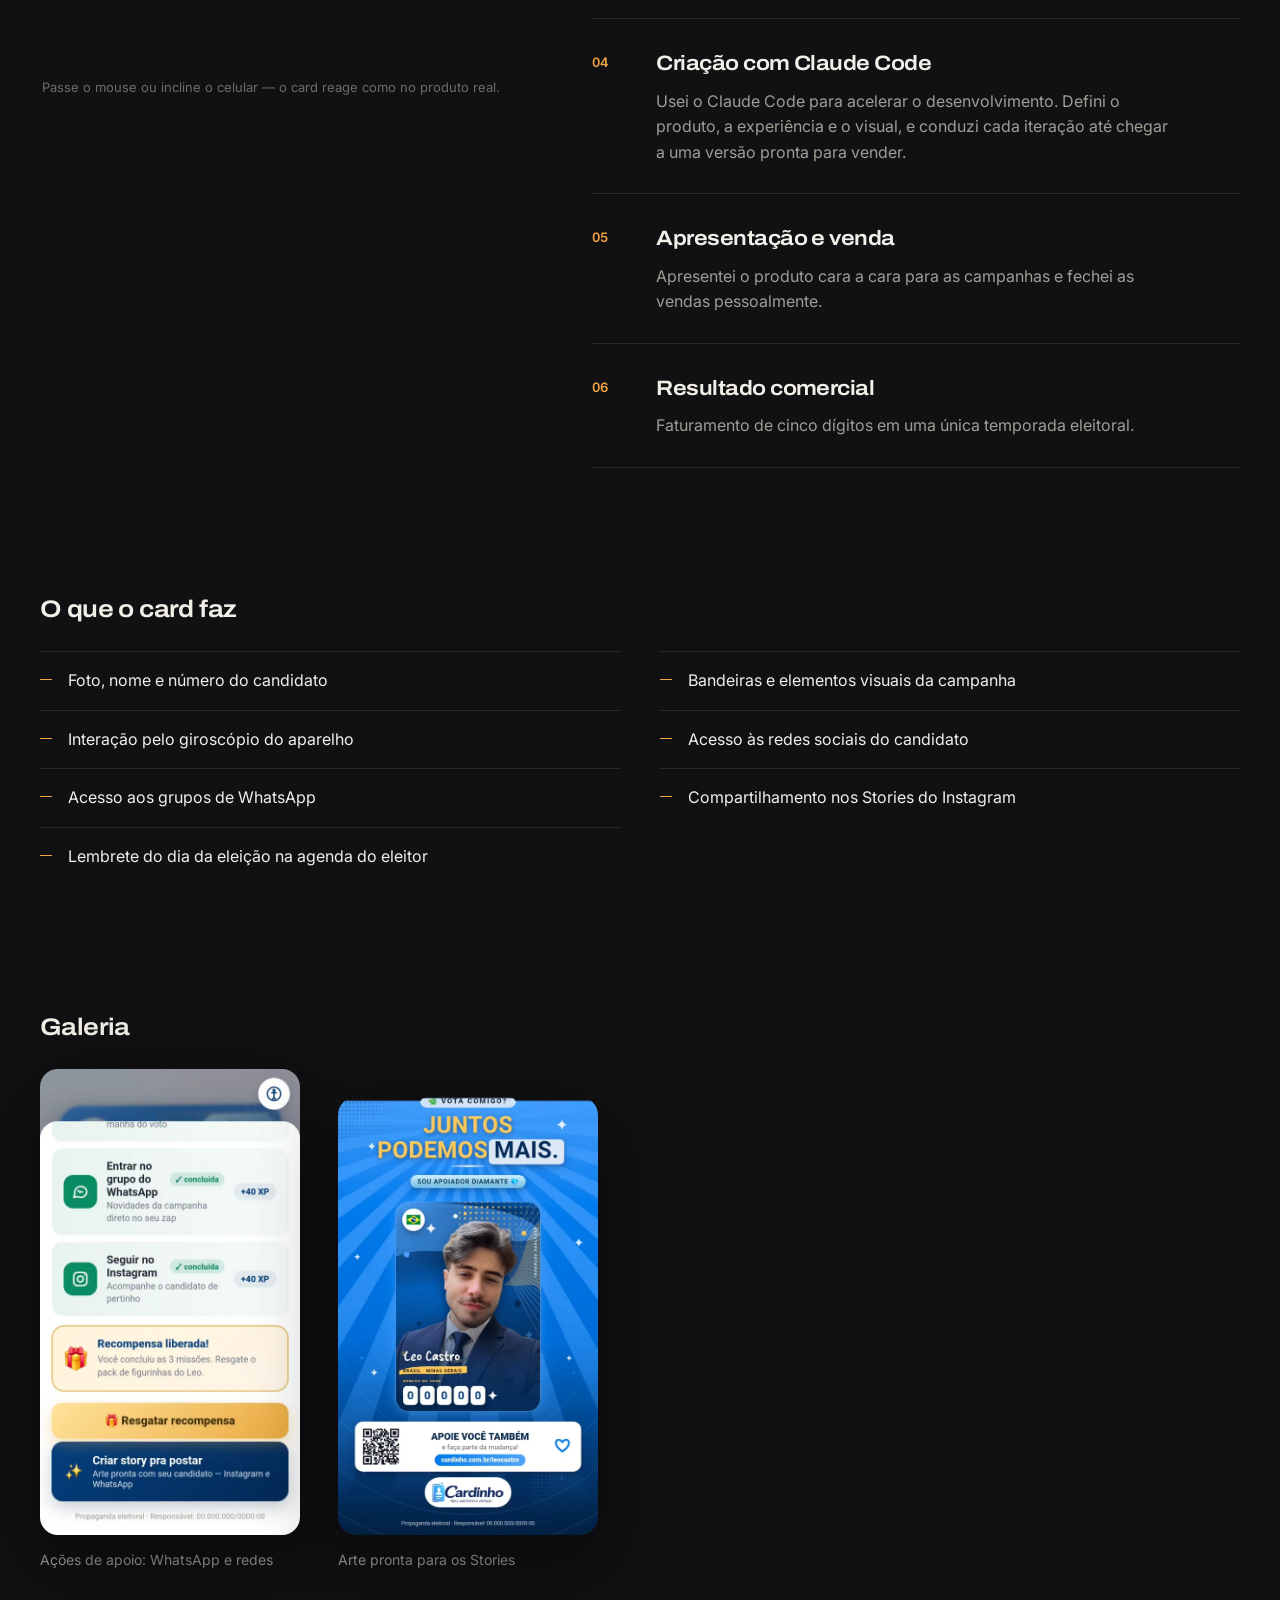
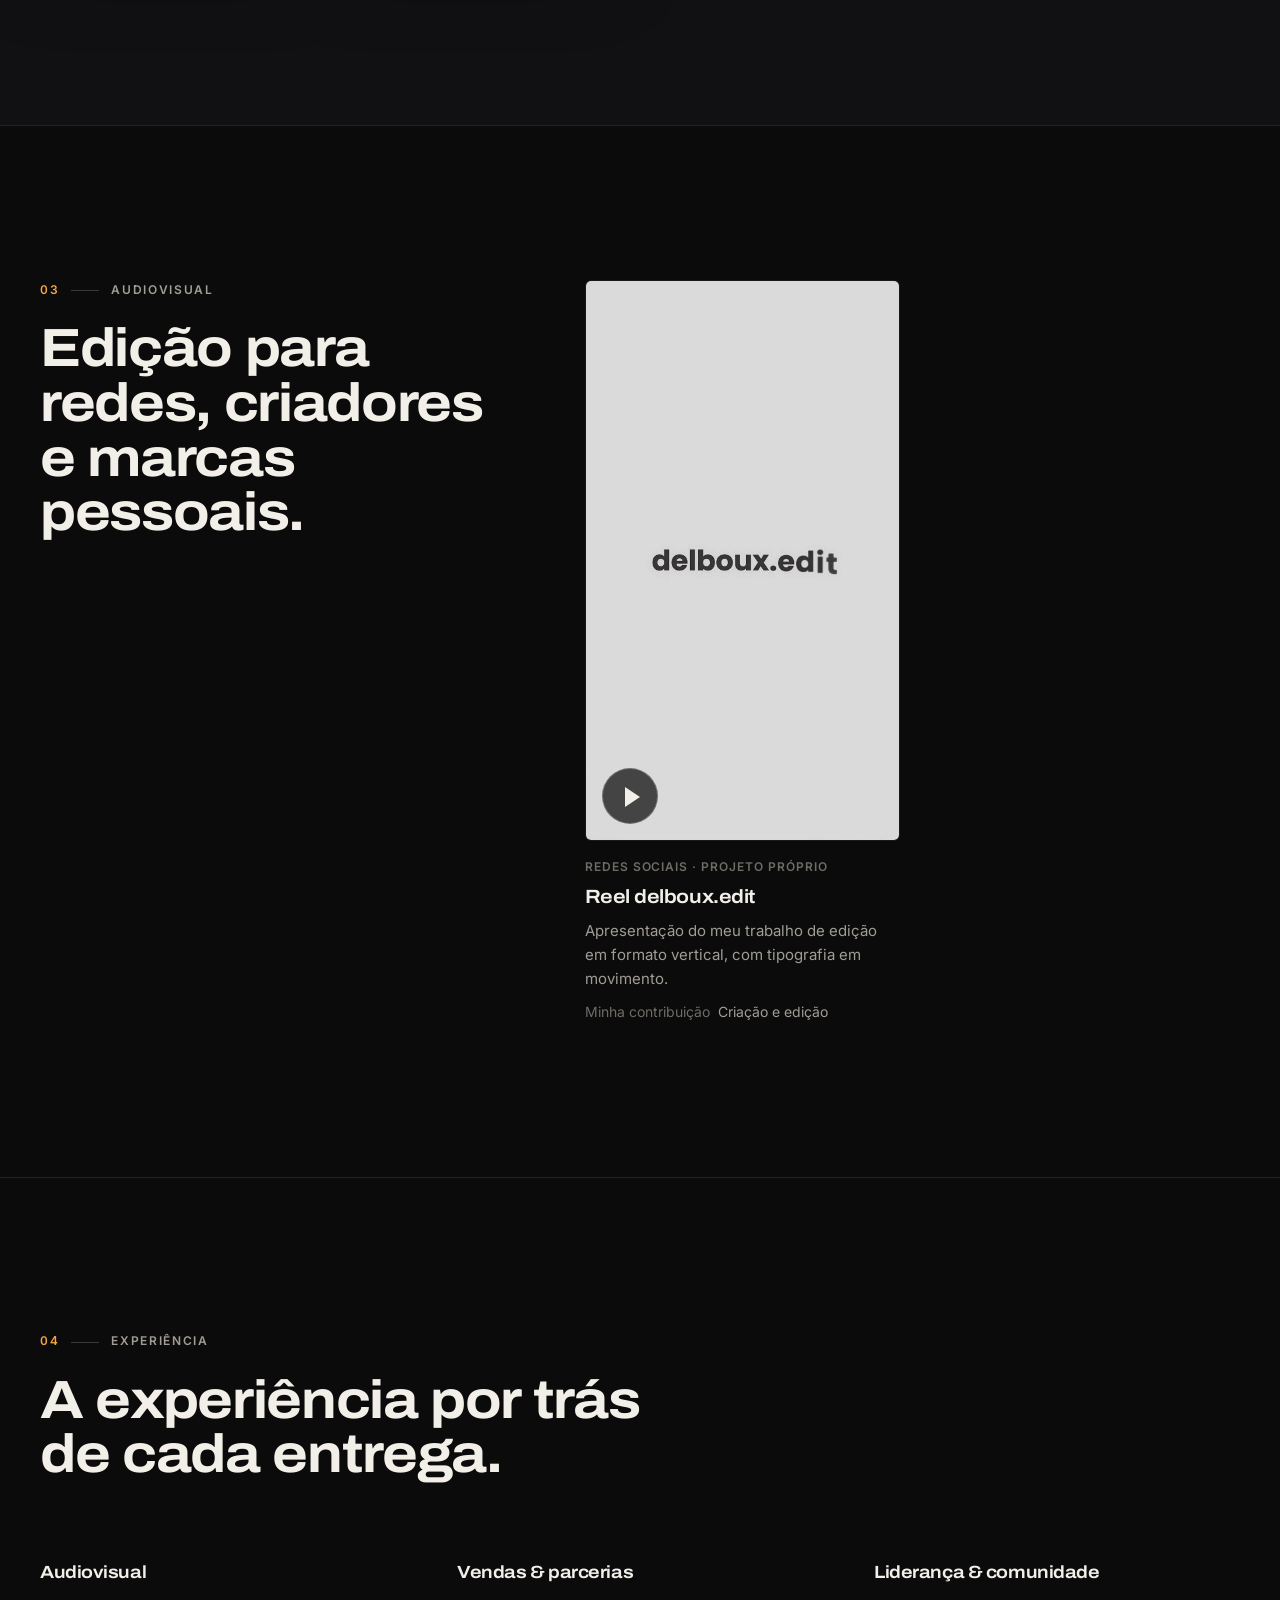
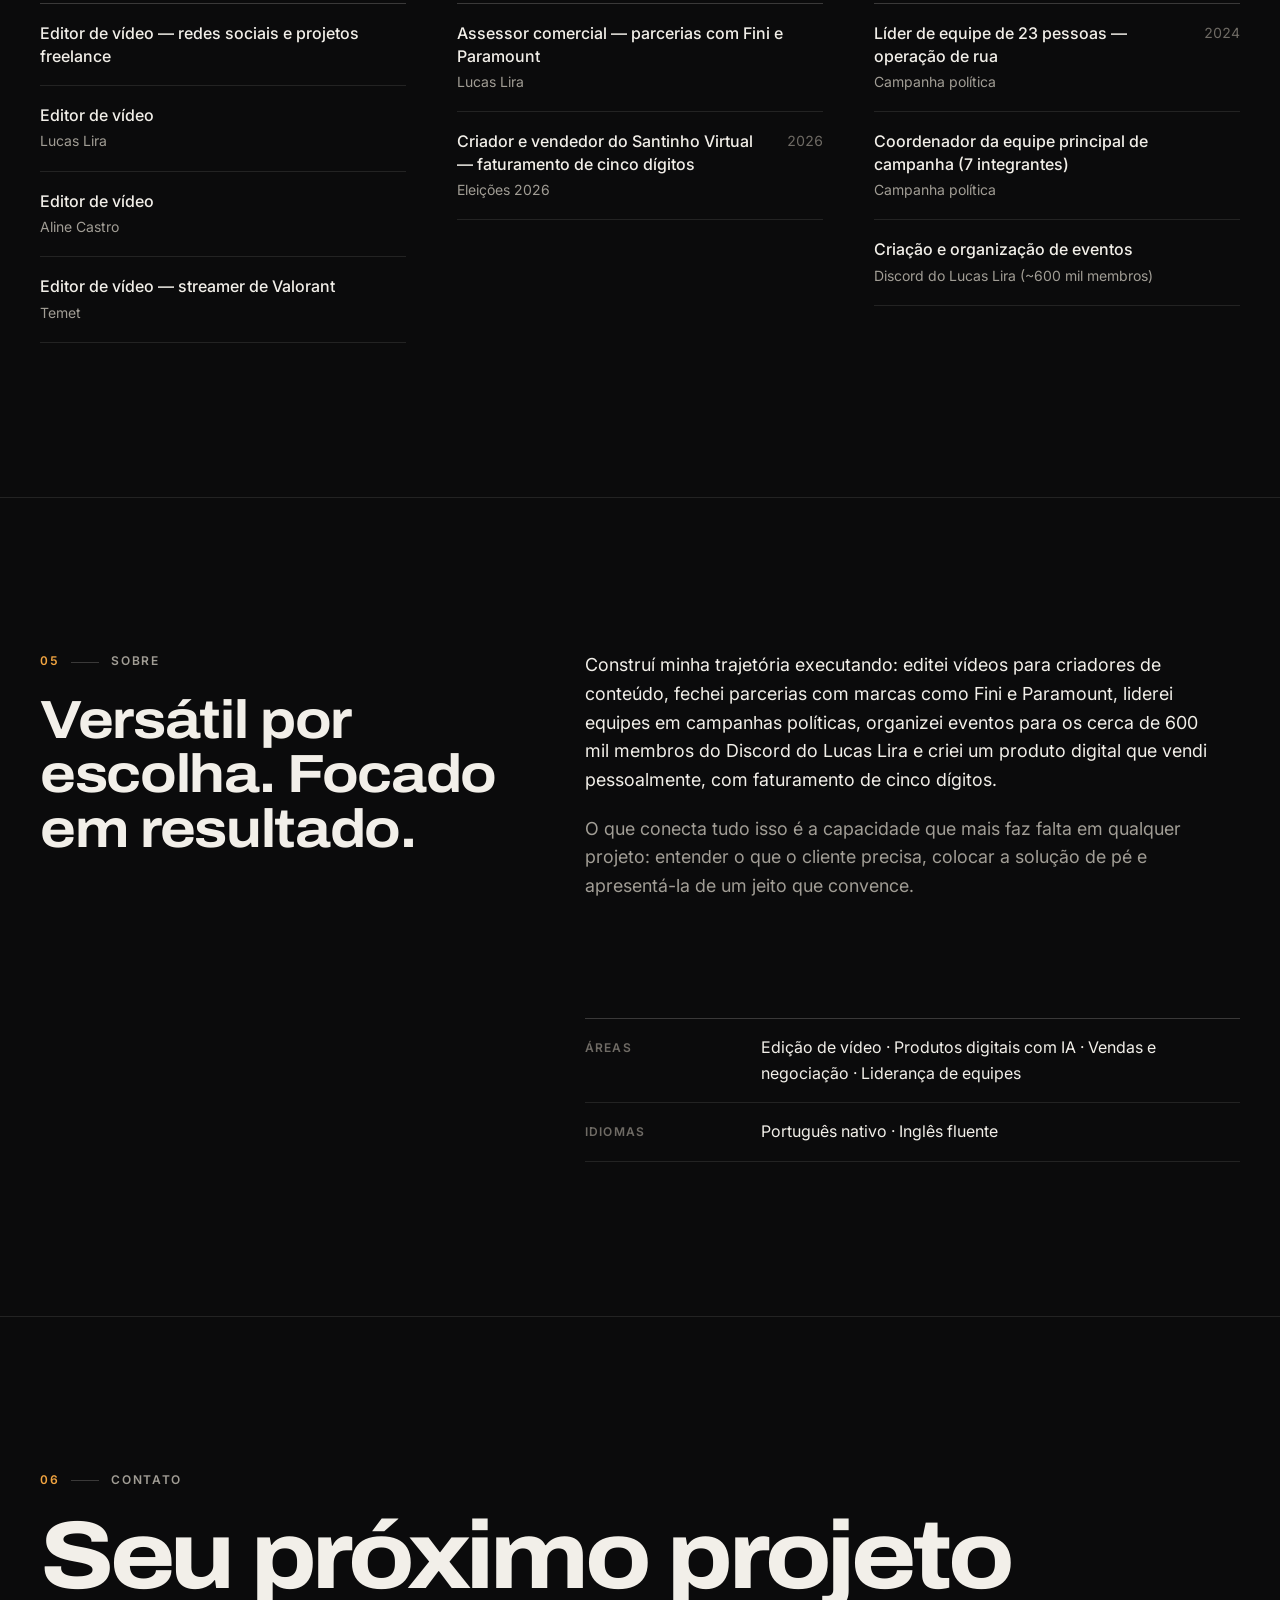
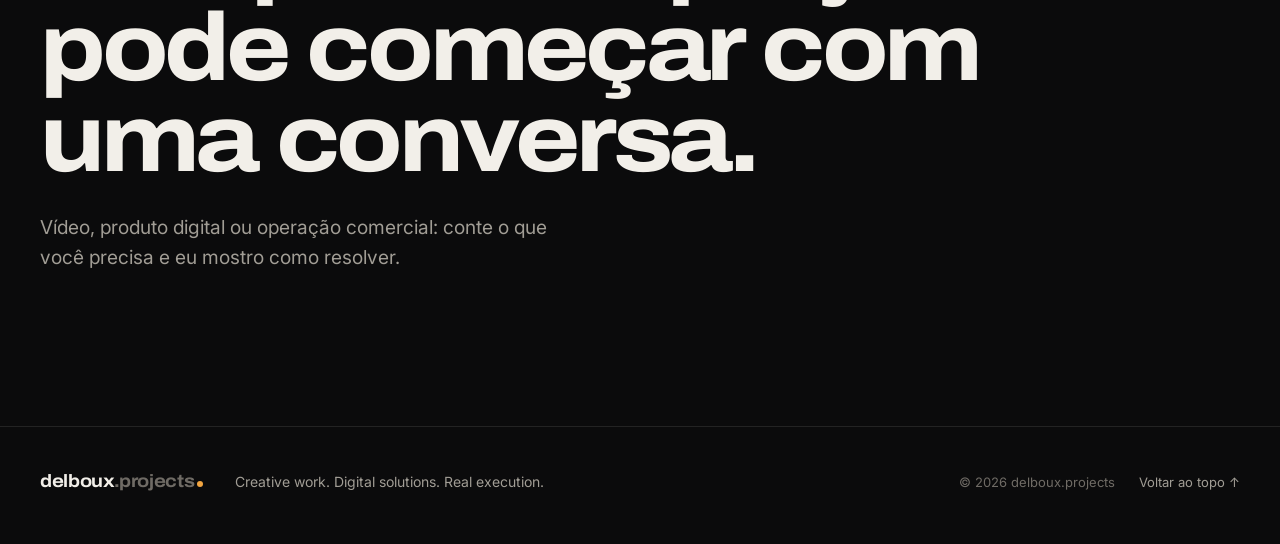
==== commit ec636f5d: "Add files via upload" ====
--- a/index.html
+++ b/index.html
@@ -1,178 +1,47 @@
-<!DOCTYPE html>
-<html lang="pt-BR">
-
-<head>
-    <meta charset="UTF-8">
-    <meta name="viewport" content="width=device-width, initial-scale=1.0">
-
-    <meta name="description" content="Portfólio de Leonardo Delboux - Editor de Vídeo.">
-    <meta name="author" content="Leonardo Delboux">
-    <meta name="theme-color" content="#0a0a0b">
-
-    <title>delboux.edit</title>
-
-    <link rel="stylesheet" href="css/style.css">
-    <link href="https://fonts.googleapis.com/css2?family=Outfit:wght@300;500;700;900&display=swap" rel="stylesheet">
-    
-    </head>
-
-<body>
-
-    <header class="main-header">
-        <div class="container header-flex">
-            <div class="logo">delboux.</div>
-            <a href="https://wa.me/5531971386367" target="_blank" class="btn-whatsapp">WhatsApp</a>
-        </div>
-    </header>
-
-    <main>
-        <section class="hero">
-            <div class="container hero-content">
-                <div class="profile-pic">
-                    <img src="assets/avatar-leo.png" alt="Leonardo">
-                </div>
-
-                <h1>hey, sou o leo!</h1>
-                <p>Eu não edito, eu construo <strong>seu vídeo dos sonhos.</strong></p>
-
-                <div class="cta-container">
-                    <button class="btn btn-primary" onclick="openContactModal()">iniciar projeto</button>
-                    <button class="btn btn-outline" onclick="openAboutModal()">sobre mim</button>
-                </div>
-            </div>
-        </section>
-
-        <section class="works">
-            <div class="container">
-                <h2 class="section-title">vídeos que editei:</h2>
-
-                <div class="work-item">
-                    <div class="work-preview vertical-mode" data-video="v-d4EJfh6gk">
-                        <img src="https://img.youtube.com/vi/v-d4EJfh6gk/maxresdefault.jpg" alt="Showreel Vertical">
-                        <div class="play-overlay">▶</div>
-                    </div>
-                    <div class="work-stats">
-                        <span class="client-name">Aline Castro</span>
-                        <span class="view-count">influencer & ativista</span>
-                    </div>
-                </div>
-
-                <div class="work-item reverse">
-                    <div class="work-preview" data-video="UP8tE6-5L24">
-                        <img src="https://img.youtube.com/vi/UP8tE6-5L24/maxresdefault.jpg" alt="Gameplay">
-                        <div class="play-overlay">▶</div>
-                    </div>
-                    <div class="work-stats">
-                        <span class="client-name">temet</span>
-                        <span class="view-count">840k+ views</span>
-                    </div>
-                </div>
-
-                <div class="work-item">
-                    <div class="work-preview" data-video="3Yk5qgFlKcI">
-                        <img src="https://img.youtube.com/vi/3Yk5qgFlKcI/maxresdefault.jpg" alt="Tutorial">
-                        <div class="play-overlay">▶</div>
-                    </div>
-                    <div class="work-stats">
-                        <span class="client-name">temet</span>
-                        <span class="view-count">980k+ views</span>
-                    </div>
-                </div>
-
-            </div>
-        </section>
-
-        <section class="testimonials">
-            <div class="container">
-                <h2 class="section-title" style="margin-bottom: 40px; font-size: 2rem;">o que dizem:</h2>
-
-                <div class="testimonial-card">
-                    <div class="testimonial-content">
-                        <div class="user-avatar" style="background-color: #8a4baf;">🔥</div>
-                        <div class="text-box">
-                            <p class="quote">everybody should hire him</p>
-                            <p class="sub-quote">this guy edits like a beast 🙏</p>
-                        </div>
-                    </div>
-                    <span class="author">- temet</span>
-                </div>
-
-                <div class="testimonial-card variant-blue">
-                    <div class="testimonial-content">
-                        <div class="user-avatar" style="background-color: #e67e22;">🐱</div>
-                        <div class="text-box">
-                            <p class="quote">sempre ouvindo e entregando exatamente o que eu imagino 🥰</p>
-                            <p class="sub-quote">ótimo com prazos</p>
-                        </div>
-                    </div>
-                    <span class="author">- Aline Castro</span>
-                </div>
-
-            </div>
-        </section>
-    </main>
-
-    <footer class="footer">
-        <div class="container">
-            <p>&copy; 2026 - Leonardo Delboux. Todos os direitos reservados.</p>
-        </div>
-    </footer>
-
-    <div id="videoModal" class="modal">
-        <span class="close" onclick="closeVideoModal()">&times;</span>
-        <div class="modal-content">
-            <iframe id="modalFrame" src="" frameborder="0" allow="autoplay; encrypted-media" allowfullscreen></iframe>
-        </div>
-    </div>
-
-    <div id="contactModal" class="modal">
-        <span class="close" onclick="closeContactModal()">&times;</span>
-        <div class="modal-form">
-            <h2>Vamos conversar?</h2>
-            <p class="form-subtitle">Me conte sobre seu projeto.</p>
-
-            <form action="https://formsubmit.co/delboux88@gmail.com" method="POST" target="_blank">
-                <input type="hidden" name="_subject" value="Novo contato do Site!">
-                <input type="hidden" name="_captcha" value="false">
-                <input type="hidden" name="_template" value="table">
-
-                <input type="text" name="name" placeholder="Seu Nome" required>
-                <input type="email" name="email" placeholder="Seu E-mail" required>
-                <textarea name="message" rows="4" placeholder="Detalhes do vídeo..."></textarea>
-
-                <button type="submit" class="btn btn-primary full-width">Enviar</button>
-            </form>
-
-            <div class="divider">ou</div>
-            <a href="https://wa.me/5531971386367" target="_blank" class="whatsapp-btn-modal">Chamar no WhatsApp</a>
-        </div>
-    </div>
-
-    <div id="aboutModal" class="modal">
-        <span class="close" onclick="closeAboutModal()">&times;</span>
-        <div class="modal-about">
-            <div class="modal-watermark">delboux.</div>
-            
-            <div class="about-content">
-                <h2>quem é o leo?</h2>
-                <p>sou um editor apaixonado por criar narrativas visuais que prendem a atenção. com anos de experiência e uma edição fluída, transformo ideias brutas em conteúdos divertidos e dinâmicos.</p>
-                <p>meu foco não é apenas cortar vídeos, quero garantir retenção, ritmo e estilo único para cada projeto.</p>
-                
-                <hr class="about-divider">
-                
-                <h3>softwares que domino:</h3>
-                <div class="software-grid">
-                    <div class="soft-item">Premiere</div>
-                    <div class="soft-item">Capcut</div>
-                    <div class="soft-item">Photoshop</div>
-                    <div class="soft-item">DaVinci</div>
-                </div>
-            </div>
-        </div>
-    </div>
-
-    <script src="script/script.js"></script>
-</body>
-
-
-</html>
+<!doctype html>
+<html lang="pt-BR" data-root="./">
+<head>
+  <meta charset="utf-8">
+  <meta name="viewport" content="width=device-width, initial-scale=1">
+  <title>delboux.projects — Crio, construo e vendo</title>
+  <meta name="description" content="Edição de vídeo para criadores e marcas, produtos digitais desenvolvidos com IA e venda direta. Criador do Santinho Virtual: faturamento de cinco dígitos em uma temporada eleitoral.">
+  <meta name="theme-color" content="#0b0b0c">
+  <link rel="alternate" hreflang="pt-BR" href="https://leodelboux.github.io/">
+  <link rel="alternate" hreflang="en" href="https://leodelboux.github.io/en/">
+  <link rel="alternate" hreflang="x-default" href="https://leodelboux.github.io/">
+  <!-- Ao publicar com domínio próprio, troque os hrefs acima e as URLs abaixo por endereços absolutos (https://seudominio/...). -->
+
+  <meta property="og:type" content="website">
+  <meta property="og:site_name" content="delboux.projects">
+  <meta property="og:locale" content="pt_BR">
+  <meta property="og:locale:alternate" content="en_US">
+  <meta property="og:title" content="delboux.projects">
+  <meta property="og:description" content="Crio, construo e vendo. Edição de vídeo, produtos digitais com IA e venda direta, com resultado comprovado.">
+  <meta property="og:image" content="https://leodelboux.github.io/assets/img/og-image.jpg">
+  <meta name="twitter:card" content="summary_large_image">
+
+  <link rel="icon" href="assets/img/favicon.svg" type="image/svg+xml">
+  <link rel="preconnect" href="https://fonts.googleapis.com">
+  <link rel="preconnect" href="https://fonts.gstatic.com" crossorigin>
+  <link rel="stylesheet" href="https://fonts.googleapis.com/css2?family=Archivo:wdth,wght@100..125,400..800&family=Inter:wght@400;500;600&display=swap">
+  <link rel="preload" as="image" href="assets/img/delboux-portrait.webp">
+  <link rel="stylesheet" href="css/styles.css">
+</head>
+<body>
+  <a class="skip" href="#main" data-ui="skip">Pular para o conteúdo</a>
+  <header class="site-header" id="top"></header>
+  <main id="main" tabindex="-1">
+    <noscript><p class="noscript">delboux.projects — Creative work. Digital solutions. Real execution. Ative o JavaScript para ver o portfólio completo.</p></noscript>
+  </main>
+  <footer class="site-footer"></footer>
+
+  <script src="content/ui.js"></script>
+  <script src="content/profile.js"></script>
+  <script src="content/projects.js"></script>
+  <script src="content/santinho.js"></script>
+  <script src="content/videos.js"></script>
+  <script src="content/experience.js"></script>
+  <script src="content/testimonials.js"></script>
+  <script src="js/app.js"></script>
+</body>
+</html>
--- a/css/styles.css
+++ b/css/styles.css
@@ -0,0 +1,513 @@
+/* delboux.projects — estilos
+   Cores e tipografia ficam nos tokens abaixo: altere aqui para ajustar a identidade. */
+
+:root {
+  --bg: #0b0b0c;
+  --bg-2: #111113;
+  --surface: #18181b;
+  --line: rgba(242, 239, 233, 0.1);
+  --line-strong: rgba(242, 239, 233, 0.2);
+  --text: #f2efe9;
+  --muted: #a19d95;
+  --dim: #6f6b65;
+  --accent: #f2a541;        /* âmbar: a luz de rua do retrato; usado com parcimônia */
+  --accent-ink: #1b1206;
+
+  --font-display: 'Archivo', 'Arial Narrow', system-ui, sans-serif;
+  --font-body: 'Inter', system-ui, -apple-system, 'Segoe UI', sans-serif;
+
+  --wrap: 1240px;
+  --gutter: clamp(16px, 4vw, 40px);
+  --section: clamp(88px, 12vw, 168px);
+  --radius: 6px;
+  --ease: cubic-bezier(0.2, 0.7, 0.2, 1);
+
+  color-scheme: dark;
+}
+
+*, *::before, *::after { box-sizing: border-box; }
+html { -webkit-text-size-adjust: 100%; scroll-behavior: smooth; scroll-padding-top: 80px; }
+body {
+  margin: 0;
+  background: var(--bg);
+  color: var(--text);
+  font-family: var(--font-body);
+  font-size: 1rem;
+  line-height: 1.6;
+  -webkit-font-smoothing: antialiased;
+  text-rendering: optimizeLegibility;
+  overflow-x: hidden;
+}
+body.no-scroll { overflow: hidden; }
+img, video, iframe { display: block; max-width: 100%; }
+a { color: inherit; }
+h1, h2, h3, h4, p, ul, ol, dl, dd, figure, blockquote { margin: 0; }
+ul, ol { padding: 0; list-style: none; }
+button { font: inherit; color: inherit; }
+::selection { background: var(--accent); color: var(--accent-ink); }
+
+:focus-visible { outline: 2px solid var(--accent); outline-offset: 3px; border-radius: 2px; }
+main:focus { outline: none; }
+
+.wrap { width: 100%; max-width: calc(var(--wrap) + var(--gutter) * 2); margin: 0 auto; padding-inline: var(--gutter); }
+
+.skip {
+  position: absolute; left: var(--gutter); top: -100px; z-index: 100;
+  background: var(--text); color: var(--bg); padding: 10px 14px; border-radius: var(--radius); text-decoration: none; font-weight: 600;
+}
+.skip:focus { top: 12px; }
+.noscript { padding: 40px var(--gutter); color: var(--muted); }
+
+/* ---------- tipografia ---------- */
+.display, .display-2, .h2, .h3, .wordmark, .project-title, .step-title, .pillar-title, .exp-area-title, .video-title, .group-title {
+  font-family: var(--font-display);
+  font-stretch: 112%;
+  letter-spacing: -0.025em;
+}
+.display {
+  font-size: clamp(2.55rem, 6.4vw, 5.9rem);
+  font-weight: 750;
+  line-height: 0.96;
+  letter-spacing: -0.04em;
+}
+.display .line { display: block; }
+.display .line-muted { color: var(--dim); }
+.display-2 { font-size: clamp(2.6rem, 7.5vw, 6.6rem); font-weight: 750; line-height: 0.95; letter-spacing: -0.045em; }
+.h2 { font-size: clamp(1.9rem, 4.2vw, 3.4rem); font-weight: 700; line-height: 1.02; max-width: 17ch; }
+.h3 { font-size: clamp(1.25rem, 2vw, 1.5rem); font-weight: 650; line-height: 1.15; }
+.lead { font-size: clamp(1.06rem, 1.5vw, 1.25rem); line-height: 1.55; color: var(--muted); max-width: 44ch; }
+.note { color: var(--dim); font-size: 0.875rem; }
+
+.eyebrow {
+  display: flex; align-items: center; gap: 12px;
+  font-size: 0.75rem; font-weight: 600; letter-spacing: 0.14em; text-transform: uppercase; color: var(--muted);
+  margin-bottom: 22px;
+}
+.eyebrow-no { color: var(--accent); font-variant-numeric: tabular-nums; }
+.eyebrow-no::after { content: ''; display: inline-block; width: 28px; height: 1px; background: var(--line-strong); vertical-align: middle; margin-left: 12px; }
+
+/* ---------- header ---------- */
+.site-header {
+  position: sticky; top: 0; z-index: 50;
+  transition: background-color .3s var(--ease), border-color .3s var(--ease);
+  border-bottom: 1px solid transparent;
+}
+/* O desfoque fica num pseudo-elemento: backdrop-filter no próprio header
+   prenderia o menu mobile (position: fixed) dentro dele. */
+.site-header::before {
+  content: ''; position: absolute; inset: 0; z-index: -1; opacity: 0; transition: opacity .3s var(--ease);
+  background: rgba(11, 11, 12, 0.82);
+  -webkit-backdrop-filter: blur(14px); backdrop-filter: blur(14px);
+}
+.site-header.is-scrolled::before, .site-header.nav-open::before { opacity: 1; }
+.site-header.is-scrolled, .site-header.nav-open { border-bottom-color: var(--line); }
+.header-inner { display: flex; align-items: center; gap: 24px; height: 68px; }
+.wordmark { font-weight: 700; font-size: 1.12rem; text-decoration: none; letter-spacing: -0.02em; white-space: nowrap; }
+.wordmark span { color: var(--dim); }
+.wordmark::after { content: ''; display: inline-block; width: 6px; height: 6px; border-radius: 50%; background: var(--accent); margin-left: 3px; vertical-align: baseline; }
+
+.nav { margin-left: auto; }
+.nav ul { display: flex; gap: clamp(14px, 2vw, 28px); }
+.nav a {
+  font-size: 0.875rem; color: var(--muted); text-decoration: none; padding: 6px 0; position: relative;
+  transition: color .2s;
+}
+.nav a:hover, .nav a[aria-current] { color: var(--text); }
+.nav a::after {
+  content: ''; position: absolute; left: 0; right: 0; bottom: 0; height: 1px; background: var(--accent);
+  transform: scaleX(0); transform-origin: left; transition: transform .3s var(--ease);
+}
+.nav a[aria-current]::after { transform: scaleX(1); }
+
+.lang { display: flex; border: 1px solid var(--line-strong); border-radius: 999px; padding: 3px; }
+.lang a {
+  font-size: 0.75rem; font-weight: 600; letter-spacing: 0.06em; text-decoration: none; color: var(--muted);
+  padding: 5px 10px; border-radius: 999px; line-height: 1; min-width: 34px; text-align: center;
+}
+.lang a[aria-current] { background: var(--text); color: var(--bg); }
+.lang a:not([aria-current]):hover { color: var(--text); }
+
+.menu-btn { display: none; }
+
+@media (max-width: 900px) {
+  .header-inner { gap: 12px; }
+  .lang { margin-left: auto; }
+  .menu-btn {
+    display: inline-flex; align-items: center; gap: 10px;
+    background: none; border: 1px solid var(--line-strong); border-radius: 999px; padding: 8px 14px; cursor: pointer;
+    font-size: 0.8125rem; font-weight: 500; min-height: 40px;
+  }
+  .menu-btn-icon { width: 14px; height: 8px; position: relative; }
+  .menu-btn-icon::before, .menu-btn-icon::after {
+    content: ''; position: absolute; left: 0; right: 0; height: 1.5px; background: currentColor; transition: transform .3s var(--ease), top .3s var(--ease);
+  }
+  .menu-btn-icon::before { top: 0; }
+  .menu-btn-icon::after { top: 6.5px; }
+  .nav-open .menu-btn-icon::before { top: 3.25px; transform: rotate(45deg); }
+  .nav-open .menu-btn-icon::after { top: 3.25px; transform: rotate(-45deg); }
+
+  .nav {
+    position: fixed; inset: 68px 0 0 0; margin: 0;
+    background: var(--bg); padding: 24px var(--gutter);
+    opacity: 0; visibility: hidden; transform: translateY(-8px);
+    transition: opacity .25s var(--ease), transform .25s var(--ease), visibility 0s .25s;
+  }
+  .nav-open .nav { opacity: 1; visibility: visible; transform: none; transition-delay: 0s; }
+  .nav ul { flex-direction: column; gap: 0; }
+  .nav li { border-bottom: 1px solid var(--line); }
+  .nav a {
+    display: block; padding: 18px 0; font-family: var(--font-display); font-stretch: 112%;
+    font-size: 1.75rem; font-weight: 650; color: var(--text); letter-spacing: -0.03em;
+  }
+  .nav a::after { display: none; }
+  .nav a[aria-current] { color: var(--accent); }
+}
+
+/* ---------- botões e links ---------- */
+.btn {
+  display: inline-flex; align-items: center; gap: 10px; min-height: 50px; padding: 0 24px;
+  border-radius: 999px; font-weight: 600; font-size: 0.9375rem; text-decoration: none;
+  transition: background-color .25s var(--ease), color .25s var(--ease), border-color .25s var(--ease);
+}
+.btn-primary { background: var(--text); color: var(--bg); }
+.btn-primary:hover { background: var(--accent); color: var(--accent-ink); }
+.btn-arrow { transition: transform .25s var(--ease); }
+.btn-primary:hover .btn-arrow { transform: translateX(3px); }
+.btn-ghost { border: 1px solid var(--line-strong); }
+.btn-ghost:hover { border-color: var(--text); }
+
+.text-link {
+  display: inline-flex; margin-top: 20px; font-weight: 600; font-size: 0.9375rem; text-decoration: none;
+  border-bottom: 1px solid var(--accent); padding-bottom: 2px;
+}
+.text-link:hover { color: var(--accent); }
+
+/* ---------- hero ---------- */
+.hero { padding-top: clamp(32px, 6vw, 72px); }
+.hero-grid {
+  display: grid; grid-template-columns: minmax(0, 1.25fr) minmax(0, 0.75fr);
+  gap: clamp(32px, 6vw, 96px); align-items: end;
+}
+.signature {
+  font-size: 0.8125rem; font-weight: 500; letter-spacing: 0.04em; color: var(--muted);
+  margin-bottom: clamp(20px, 3vw, 36px);
+  display: inline-flex; align-items: center; gap: 10px;
+}
+.signature::before { content: ''; width: 8px; height: 8px; border-radius: 50%; background: var(--accent); flex: none; }
+.hero .lead { margin-top: clamp(22px, 3vw, 34px); }
+.cta-row { display: flex; flex-wrap: wrap; gap: 12px; margin-top: 32px; }
+
+.proof {
+  display: grid; grid-template-columns: repeat(2, minmax(0, 1fr)); gap: 24px 32px;
+  margin-top: clamp(40px, 5vw, 56px); padding-top: 24px; border-top: 1px solid var(--line);
+}
+.proof dt {
+  font-family: var(--font-display); font-stretch: 112%; font-weight: 700; letter-spacing: -0.03em;
+  font-size: clamp(1.6rem, 2.6vw, 2.2rem); line-height: 1; color: var(--text);
+}
+.proof div:first-child dt { color: var(--accent); }
+.proof dd { margin-top: 8px; font-size: 0.8125rem; line-height: 1.45; color: var(--muted); max-width: 22ch; }
+@media (max-width: 480px) {
+  .proof { grid-template-columns: 1fr; gap: 0; }
+  .proof div { padding: 14px 0; border-bottom: 1px solid var(--line); }
+  .proof dd { margin-top: 6px; max-width: none; }
+}
+
+.hero-photo { position: relative; }
+.hero-photo img {
+  width: 100%; height: auto; aspect-ratio: 692 / 925; object-fit: cover;
+  border-radius: var(--radius); filter: saturate(0.88) contrast(1.03);
+}
+.hero-photo::after {
+  content: ''; position: absolute; inset: 0; border-radius: var(--radius); pointer-events: none;
+  box-shadow: inset 0 0 0 1px var(--line);
+  background: linear-gradient(to top, rgba(11, 11, 12, 0.35), transparent 30%);
+}
+
+.pillars {
+  display: grid; grid-template-columns: repeat(4, 1fr); gap: 0;
+  margin-top: clamp(56px, 8vw, 104px); border-top: 1px solid var(--line);
+}
+.pillar { padding: 24px 24px 8px 0; }
+.pillar + .pillar { padding-left: 24px; border-left: 1px solid var(--line); }
+.pillar-no { font-size: 0.75rem; color: var(--accent); font-variant-numeric: tabular-nums; font-weight: 600; }
+.pillar-title { font-size: 1.3rem; font-weight: 650; margin: 10px 0 8px; }
+.pillar p { color: var(--muted); font-size: 0.9375rem; line-height: 1.5; }
+
+@media (max-width: 900px) {
+  .hero-grid { grid-template-columns: 1fr; align-items: start; }
+  .hero-photo { max-width: 460px; }
+  .pillars { grid-template-columns: 1fr 1fr; }
+  .pillar, .pillar + .pillar { padding: 22px 16px 22px 0; border-left: 0; }
+  .pillar:nth-child(even) { padding-left: 16px; border-left: 1px solid var(--line); }
+  .pillar:nth-child(n+3) { border-top: 1px solid var(--line); }
+}
+@media (max-width: 420px) {
+  .pillars { grid-template-columns: 1fr; }
+  .pillar:nth-child(even) { padding-left: 0; border-left: 0; }
+  .pillar + .pillar { border-top: 1px solid var(--line); }
+}
+
+/* ---------- seções ---------- */
+.section { padding-block: var(--section); border-top: 1px solid var(--line); }
+.hero + .section { margin-top: var(--section); }
+.section-head { margin-bottom: clamp(44px, 6vw, 80px); }
+
+/* ---------- projetos ---------- */
+.group {
+  display: grid; grid-template-columns: minmax(180px, 3fr) minmax(0, 9fr); gap: 32px;
+  border-top: 1px solid var(--line-strong); padding-top: 28px;
+}
+.group + .group { margin-top: clamp(48px, 6vw, 80px); }
+.group-title { font-size: 1rem; font-weight: 600; letter-spacing: -0.01em; display: flex; gap: 12px; align-items: baseline; position: sticky; top: 96px; align-self: start; }
+.group-no { color: var(--accent); font-size: 0.8125rem; }
+
+.project { padding-bottom: 36px; }
+.project + .project { border-top: 1px solid var(--line); padding-top: 32px; }
+.project.has-media { display: grid; grid-template-columns: minmax(0, 1fr) clamp(150px, 18vw, 230px); gap: clamp(24px, 4vw, 56px); align-items: start; }
+.project-title { font-size: clamp(1.5rem, 2.6vw, 2.25rem); font-weight: 700; line-height: 1.05; margin-bottom: 20px; letter-spacing: -0.035em; }
+.meta { display: grid; gap: 12px; max-width: 62ch; }
+.meta-row { display: grid; grid-template-columns: 150px 1fr; gap: 16px; }
+.meta dt { font-size: 0.75rem; text-transform: uppercase; letter-spacing: 0.1em; color: var(--dim); font-weight: 600; padding-top: 3px; }
+.meta dd { color: var(--muted); }
+.meta-result dd { color: var(--accent); font-weight: 600; }
+.project-media img {
+  width: 100%; height: auto; aspect-ratio: 480 / 1040; object-fit: cover; object-position: top;
+  border-radius: 18px; border: 1px solid var(--line-strong);
+  transition: transform .5s var(--ease);
+}
+.project-media { overflow: hidden; border-radius: 18px; }
+.project:hover .project-media img { transform: scale(1.025); }
+/* Recorte com fundo transparente: sem moldura, com sombra e leve inclinação */
+.project-media.is-cutout { overflow: visible; border-radius: 0; }
+.project-media.is-cutout img {
+  aspect-ratio: auto; border: 0; border-radius: 0; object-fit: contain;
+  filter: drop-shadow(0 24px 40px rgba(0, 0, 0, 0.55));
+  transform: rotate(-3deg); transition: transform .6s var(--ease);
+}
+.project:hover .project-media.is-cutout img { transform: rotate(0deg) scale(1.03); }
+
+@media (max-width: 900px) {
+  .group { grid-template-columns: 1fr; gap: 20px; }
+  .group-title { position: static; }
+}
+@media (max-width: 640px) {
+  .project.has-media { grid-template-columns: 1fr; }
+  .project-media { max-width: 220px; }
+  .meta-row { grid-template-columns: 1fr; gap: 4px; }
+}
+
+/* ---------- case ---------- */
+.case { background: var(--bg-2); }
+.case-head { max-width: 900px; margin-bottom: clamp(56px, 8vw, 104px); }
+.case-head .lead { margin-top: 24px; max-width: 48ch; }
+.case-result {
+  margin-top: 40px; display: flex; flex-wrap: wrap; align-items: baseline; gap: 8px 20px;
+  padding-top: 20px; border-top: 1px solid var(--line-strong);
+}
+.case-result-value { font-family: var(--font-display); font-stretch: 112%; font-weight: 700; font-size: clamp(1.5rem, 3vw, 2.25rem); color: var(--accent); letter-spacing: -0.03em; }
+.case-result-note { color: var(--muted); }
+
+.case-body { display: grid; grid-template-columns: minmax(0, 5fr) minmax(0, 7fr); gap: clamp(40px, 7vw, 112px); align-items: start; }
+.case-visual { position: sticky; top: 100px; }
+.tilt-stage { perspective: 900px; display: flex; justify-content: center; padding: 24px 0; touch-action: pan-y; }
+.tilt-target {
+  position: relative; width: min(100%, 360px);
+  transform: rotateX(var(--rx, 0deg)) rotateY(var(--ry, 0deg));
+  transform-style: preserve-3d; transition: transform .5s var(--ease); will-change: transform;
+  animation: card-float 7s ease-in-out infinite;
+}
+.tilt-target.is-active { transition-duration: .12s; animation: none; }
+.tilt-target img { width: 100%; height: auto; filter: drop-shadow(0 40px 50px rgba(0, 0, 0, 0.6)); }
+/* Reflexo de luz que segue o movimento, recortado no formato do card */
+.tilt-glare {
+  position: absolute; inset: 0; pointer-events: none;
+  -webkit-mask-size: 100% 100%; mask-size: 100% 100%;
+  background: radial-gradient(circle at var(--gx, 30%) var(--gy, 20%), rgba(255, 255, 255, 0.38), rgba(255, 255, 255, 0) 55%);
+  mix-blend-mode: soft-light; opacity: .55; transition: opacity .3s;
+}
+.tilt-target.is-active .tilt-glare { opacity: 1; }
+@keyframes card-float {
+  0%, 100% { transform: rotateX(4deg) rotateY(-7deg) translateY(0); }
+  50% { transform: rotateX(-3deg) rotateY(6deg) translateY(-8px); }
+}
+.tilt-hint { display: flex; flex-wrap: wrap; align-items: center; justify-content: center; gap: 10px; margin-top: 8px; text-align: center; font-size: 0.8125rem; color: var(--dim); }
+@media (prefers-reduced-motion: reduce) { .tilt-hint { display: none; } .tilt-target { animation: none; } }
+
+.shot-media img { width: 100%; height: auto; border-radius: 18px; filter: drop-shadow(0 24px 40px rgba(0, 0, 0, 0.5)); }
+.phone {
+  border-radius: 26px; overflow: hidden; background: #000;
+  border: 1px solid var(--line-strong);
+  box-shadow: 0 30px 80px -30px rgba(0, 0, 0, 0.8);
+  aspect-ratio: 480 / 1040;
+}
+.phone img { width: 100%; height: 100%; object-fit: cover; object-position: top; }
+
+.steps { counter-reset: step; }
+.step { display: grid; grid-template-columns: 48px 1fr; gap: 16px; padding: 28px 0; border-top: 1px solid var(--line); }
+.step:last-child { border-bottom: 1px solid var(--line); }
+.step-no { color: var(--accent); font-size: 0.8125rem; font-weight: 600; font-variant-numeric: tabular-nums; padding-top: 5px; }
+.step-title { font-size: 1.3rem; font-weight: 650; margin-bottom: 8px; }
+.step p { color: var(--muted); max-width: 52ch; }
+
+.case-features, .case-gallery { margin-top: clamp(72px, 10vw, 128px); }
+.feature-list { display: grid; grid-template-columns: repeat(2, minmax(0, 1fr)); gap: 0 40px; margin-top: 28px; }
+.feature-list li { padding: 16px 0 16px 28px; border-top: 1px solid var(--line); position: relative; }
+.feature-list li::before { content: ''; position: absolute; left: 0; top: 27px; width: 12px; height: 1px; background: var(--accent); }
+
+.gallery-row { display: grid; grid-template-columns: repeat(3, minmax(0, 260px)); gap: clamp(16px, 3vw, 40px); margin-top: 28px; align-items: end; }
+.shot figcaption { margin-top: 14px; font-size: 0.875rem; color: var(--muted); }
+.case-gallery .note { margin-top: 24px; }
+
+@media (max-width: 900px) {
+  .case-body { grid-template-columns: 1fr; }
+  .case-visual { position: static; }
+  .feature-list { grid-template-columns: 1fr; }
+}
+@media (max-width: 720px) {
+  .gallery-row {
+    display: flex; overflow-x: auto; scroll-snap-type: x mandatory; gap: 16px;
+    margin-inline: calc(var(--gutter) * -1); padding: 0 var(--gutter) 12px; scrollbar-width: none;
+  }
+  .gallery-row::-webkit-scrollbar { display: none; }
+  .shot { flex: 0 0 62%; scroll-snap-align: start; }
+}
+
+/* ---------- vídeos ---------- */
+.video-layout { display: grid; grid-template-columns: minmax(0, 5fr) minmax(0, 7fr); gap: clamp(40px, 6vw, 96px); align-items: start; }
+.video-layout .section-head { position: sticky; top: 100px; margin-bottom: 0; }
+.video-layout .note { margin-top: 24px; }
+.filters { display: flex; flex-wrap: wrap; gap: 8px; margin-top: 28px; }
+.chip {
+  border: 1px solid var(--line-strong); background: none; border-radius: 999px; padding: 8px 14px; font-size: 0.8125rem; cursor: pointer; min-height: 38px;
+  transition: background-color .2s, color .2s, border-color .2s;
+}
+.chip:hover { border-color: var(--text); }
+.chip[aria-pressed="true"] { background: var(--text); color: var(--bg); border-color: var(--text); }
+
+.video-grid { display: grid; grid-template-columns: repeat(auto-fill, minmax(min(100%, 230px), 1fr)); gap: 40px 24px; }
+.video-card.is-h { grid-column: 1 / -1; }
+.video-card[hidden] { display: none; }
+.video-frame { border-radius: var(--radius); overflow: hidden; background: #000; border: 1px solid var(--line); aspect-ratio: 9 / 16; position: relative; }
+.is-h .video-frame { aspect-ratio: 16 / 9; }
+.video-play {
+  position: absolute; inset: 0; width: 100%; height: 100%; padding: 0; border: 0; background: #000; cursor: pointer; display: block;
+}
+.video-play img { width: 100%; height: 100%; object-fit: cover; transition: transform .6s var(--ease), opacity .3s; opacity: 0.9; }
+.video-play:hover img, .video-play:focus-visible img { transform: scale(1.03); opacity: 1; }
+.play-icon {
+  position: absolute; left: 16px; bottom: 16px; width: 56px; height: 56px; border-radius: 50%;
+  background: rgba(11, 11, 12, 0.72); -webkit-backdrop-filter: blur(6px); backdrop-filter: blur(6px);
+  border: 1px solid rgba(242, 239, 233, 0.25); transition: background-color .25s, transform .25s var(--ease);
+}
+.play-icon::after {
+  content: ''; position: absolute; left: 22px; top: 18px;
+  border-style: solid; border-width: 10px 0 10px 15px; border-color: transparent transparent transparent var(--text);
+}
+.video-play:hover .play-icon { background: var(--accent); transform: scale(1.06); }
+.video-play:hover .play-icon::after { border-left-color: var(--accent-ink); }
+.video-el { position: absolute; inset: 0; width: 100%; height: 100%; object-fit: contain; background: #000; border: 0; }
+.phone .video-play, .phone .video-el { border-radius: 0; }
+.phone { position: relative; }
+
+.video-info { padding-top: 16px; }
+.video-cat { font-size: 0.75rem; letter-spacing: 0.08em; text-transform: uppercase; color: var(--dim); font-weight: 600; }
+.video-title { font-size: 1.2rem; font-weight: 650; margin: 6px 0 6px; }
+.video-desc { color: var(--muted); font-size: 0.9375rem; }
+.video-role { font-size: 0.875rem; margin-top: 10px; color: var(--muted); }
+.video-role span { color: var(--dim); margin-right: 8px; }
+.video-credit { font-size: 0.8125rem; color: var(--dim); margin-top: 6px; }
+.video-ph {
+  position: absolute; inset: 0; display: grid; place-items: center; text-align: center; padding: 16px;
+  border: 1px dashed var(--accent); border-radius: var(--radius); color: var(--accent); font-size: 0.8125rem; background: var(--bg-2);
+}
+
+@media (max-width: 900px) {
+  .video-layout { grid-template-columns: 1fr; }
+  .video-layout .section-head { position: static; }
+  .video-grid { grid-template-columns: repeat(auto-fill, minmax(min(100%, 200px), 1fr)); }
+}
+@media (max-width: 480px) {
+  .video-grid { grid-template-columns: minmax(0, 300px); }
+}
+
+/* ---------- experiência ---------- */
+.exp-grid { display: grid; grid-template-columns: repeat(3, minmax(0, 1fr)); gap: clamp(28px, 4vw, 56px); }
+.exp-area-title { font-size: 1.1rem; font-weight: 650; padding-bottom: 16px; border-bottom: 1px solid var(--line-strong); }
+.exp-row { display: flex; justify-content: space-between; gap: 16px; padding: 18px 0; border-bottom: 1px solid var(--line); }
+.exp-role { font-weight: 500; line-height: 1.4; }
+.exp-org { color: var(--muted); font-size: 0.875rem; margin-top: 4px; }
+.exp-period { color: var(--dim); font-size: 0.875rem; font-variant-numeric: tabular-nums; white-space: nowrap; text-align: right; }
+
+@media (max-width: 900px) { .exp-grid { grid-template-columns: 1fr; } }
+
+/* ---------- sobre ---------- */
+.about-grid { display: grid; grid-template-columns: minmax(0, 5fr) minmax(0, 7fr); gap: clamp(32px, 6vw, 96px); }
+.about-grid .section-head { margin-bottom: 0; }
+.about-body > p { font-size: clamp(1.06rem, 1.4vw, 1.2rem); color: var(--muted); max-width: 58ch; }
+.about-body > p:first-child { color: var(--text); }
+.about-body > p + p { margin-top: 20px; }
+.facts { margin-top: 40px; border-top: 1px solid var(--line-strong); }
+.facts div { display: grid; grid-template-columns: 160px 1fr; gap: 16px; padding: 16px 0; border-bottom: 1px solid var(--line); }
+.facts dt { font-size: 0.75rem; text-transform: uppercase; letter-spacing: 0.1em; color: var(--dim); font-weight: 600; padding-top: 3px; }
+
+@media (max-width: 900px) { .about-grid { grid-template-columns: 1fr; } }
+@media (max-width: 480px) { .facts div { grid-template-columns: 1fr; gap: 4px; } }
+
+/* ---------- depoimentos ---------- */
+.quotes { display: grid; grid-template-columns: repeat(auto-fit, minmax(min(100%, 340px), 1fr)); gap: 48px; }
+.quote blockquote p { font-size: clamp(1.15rem, 1.8vw, 1.4rem); line-height: 1.45; }
+.quote blockquote p::before { content: '“'; color: var(--accent); }
+.quote blockquote p::after { content: '”'; color: var(--accent); }
+.quote figcaption { display: flex; align-items: center; gap: 12px; margin-top: 20px; color: var(--muted); font-size: 0.875rem; }
+.quote figcaption img { width: 48px; height: 48px; border-radius: 50%; object-fit: cover; }
+.quote figcaption strong { display: block; color: var(--text); font-weight: 600; }
+
+/* ---------- contato ---------- */
+.contact .display-2 { max-width: 16ch; }
+.contact .lead { margin-top: 28px; }
+.contact-list { margin-top: 48px; border-top: 1px solid var(--line-strong); max-width: 900px; }
+.contact-list a {
+  display: grid; grid-template-columns: 140px 1fr auto; gap: 16px; align-items: baseline; padding: 22px 0;
+  border-bottom: 1px solid var(--line); text-decoration: none; transition: color .2s, padding .3s var(--ease);
+}
+.contact-list a:hover { color: var(--accent); padding-left: 8px; }
+.contact-label { font-size: 0.75rem; text-transform: uppercase; letter-spacing: 0.1em; color: var(--dim); font-weight: 600; }
+.contact-value { font-family: var(--font-display); font-stretch: 112%; font-size: clamp(1.2rem, 2.4vw, 1.75rem); font-weight: 650; letter-spacing: -0.02em; overflow-wrap: anywhere; }
+.contact-empty { margin-top: 48px; padding: 20px 0; border-top: 1px solid var(--line-strong); color: var(--muted); max-width: 60ch; }
+
+@media (max-width: 560px) { .contact-list a { grid-template-columns: 1fr auto; } .contact-label { grid-column: 1 / -1; } }
+
+/* ---------- rodapé ---------- */
+.site-footer { border-top: 1px solid var(--line); padding: 40px 0 48px; }
+.footer-inner { display: flex; flex-wrap: wrap; align-items: baseline; gap: 12px 32px; }
+.footer-sig { color: var(--muted); font-size: 0.875rem; }
+.footer-meta { margin-left: auto; display: flex; gap: 24px; color: var(--dim); font-size: 0.8125rem; }
+.footer-meta a { text-decoration: none; color: var(--muted); }
+.footer-meta a:hover { color: var(--text); }
+@media (max-width: 640px) { .footer-meta { margin-left: 0; width: 100%; justify-content: space-between; } }
+
+/* ---------- modo de edição ---------- */
+.edit-flag {
+  display: inline-block; margin-left: 10px; vertical-align: middle;
+  font-family: var(--font-body); font-stretch: 100%; font-size: 0.625rem; font-weight: 600; letter-spacing: 0.08em; text-transform: uppercase;
+  color: var(--accent); border: 1px dashed var(--accent); border-radius: 4px; padding: 2px 6px; line-height: 1.4; white-space: nowrap;
+}
+.edit-note { margin-top: 24px; padding: 16px 18px; border: 1px dashed var(--accent); border-radius: var(--radius); color: var(--accent); font-size: 0.875rem; max-width: 70ch; }
+.edit-bar {
+  position: fixed; left: 50%; bottom: 16px; transform: translateX(-50%); z-index: 60;
+  display: flex; gap: 16px; align-items: center; width: max-content; max-width: calc(100% - 32px);
+  background: var(--accent); color: var(--accent-ink); padding: 10px 16px; border-radius: 999px; font-size: 0.8125rem; font-weight: 600;
+  box-shadow: 0 10px 30px rgba(0, 0, 0, 0.5);
+}
+.edit-bar a { color: inherit; }
+
+/* ---------- movimento ---------- */
+.js .reveal { opacity: 0; transform: translateY(16px); transition: opacity .8s var(--ease), transform .8s var(--ease); transition-delay: var(--d, 0ms); }
+.js .reveal.in { opacity: 1; transform: none; }
+
+@media (prefers-reduced-motion: reduce) {
+  html { scroll-behavior: auto; }
+  *, *::before, *::after { transition-duration: 0.01ms !important; animation-duration: 0.01ms !important; }
+  .js .reveal { opacity: 1; transform: none; }
+}
